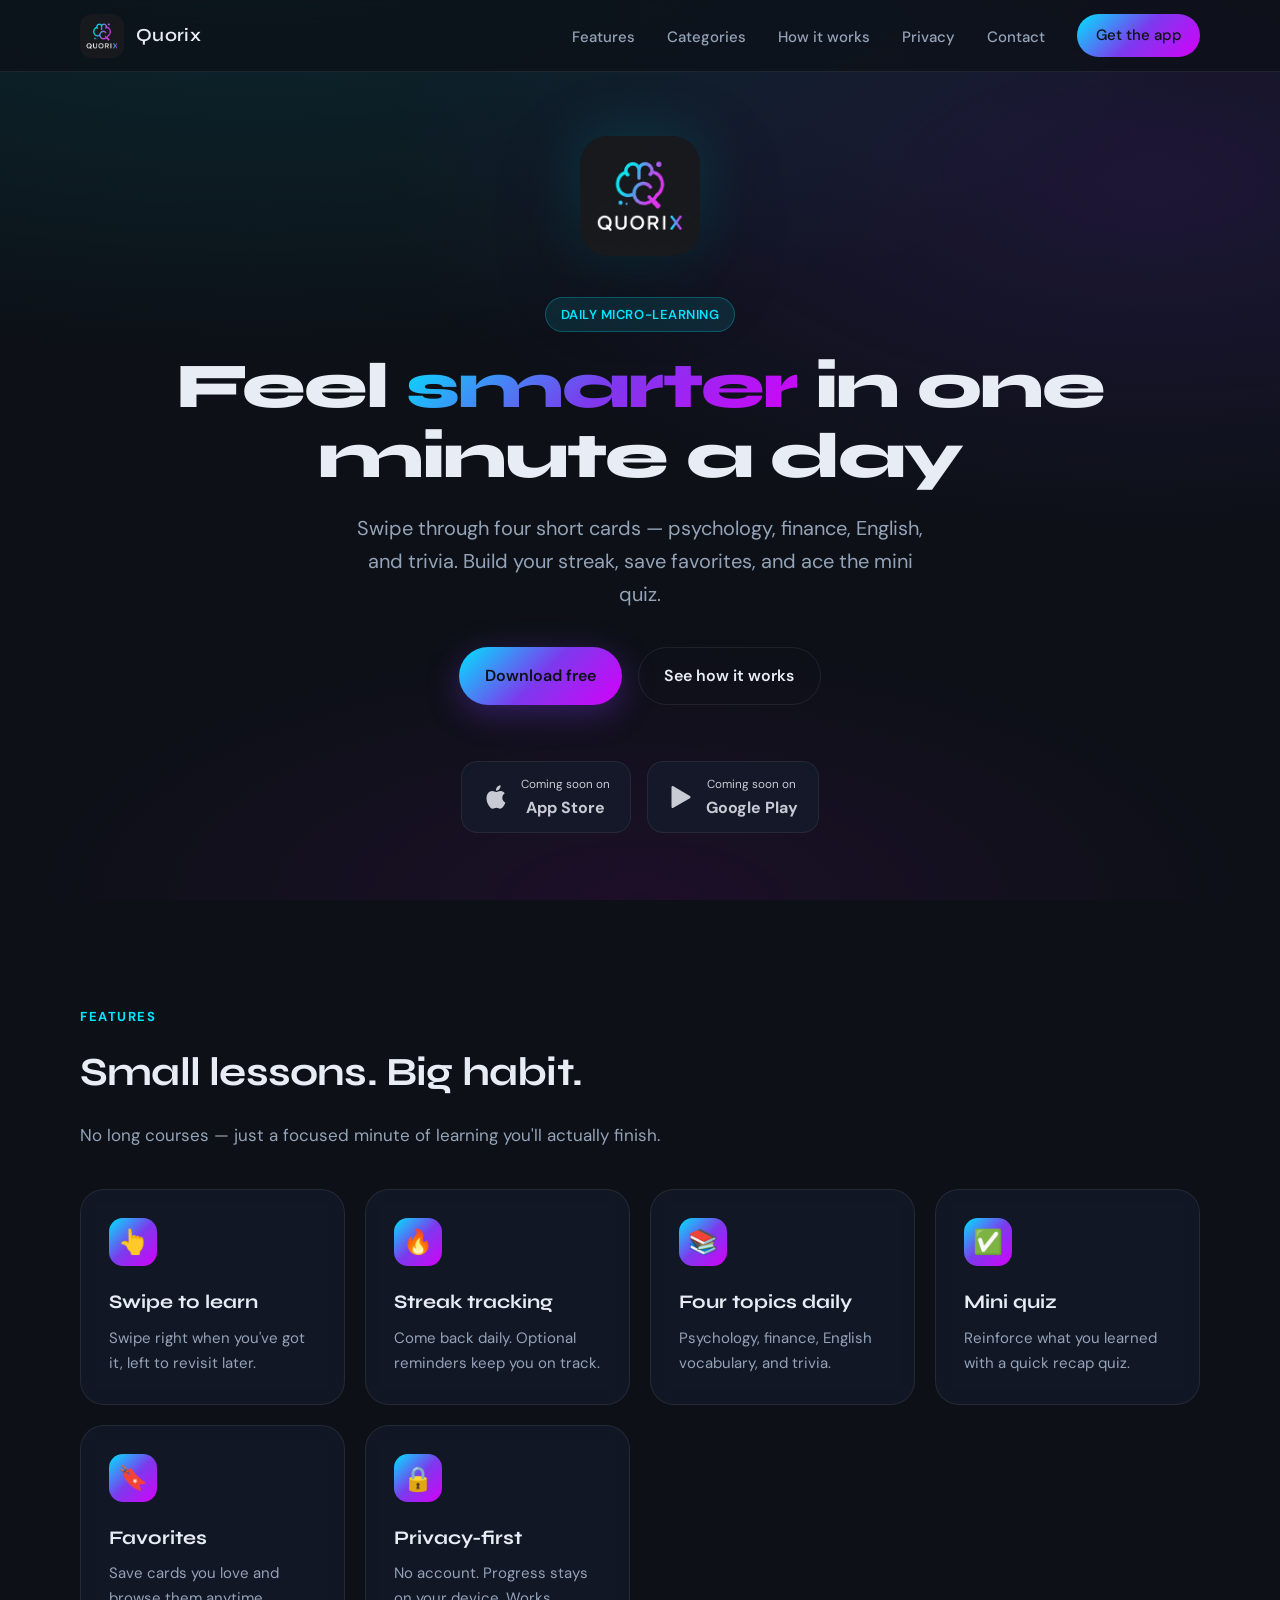
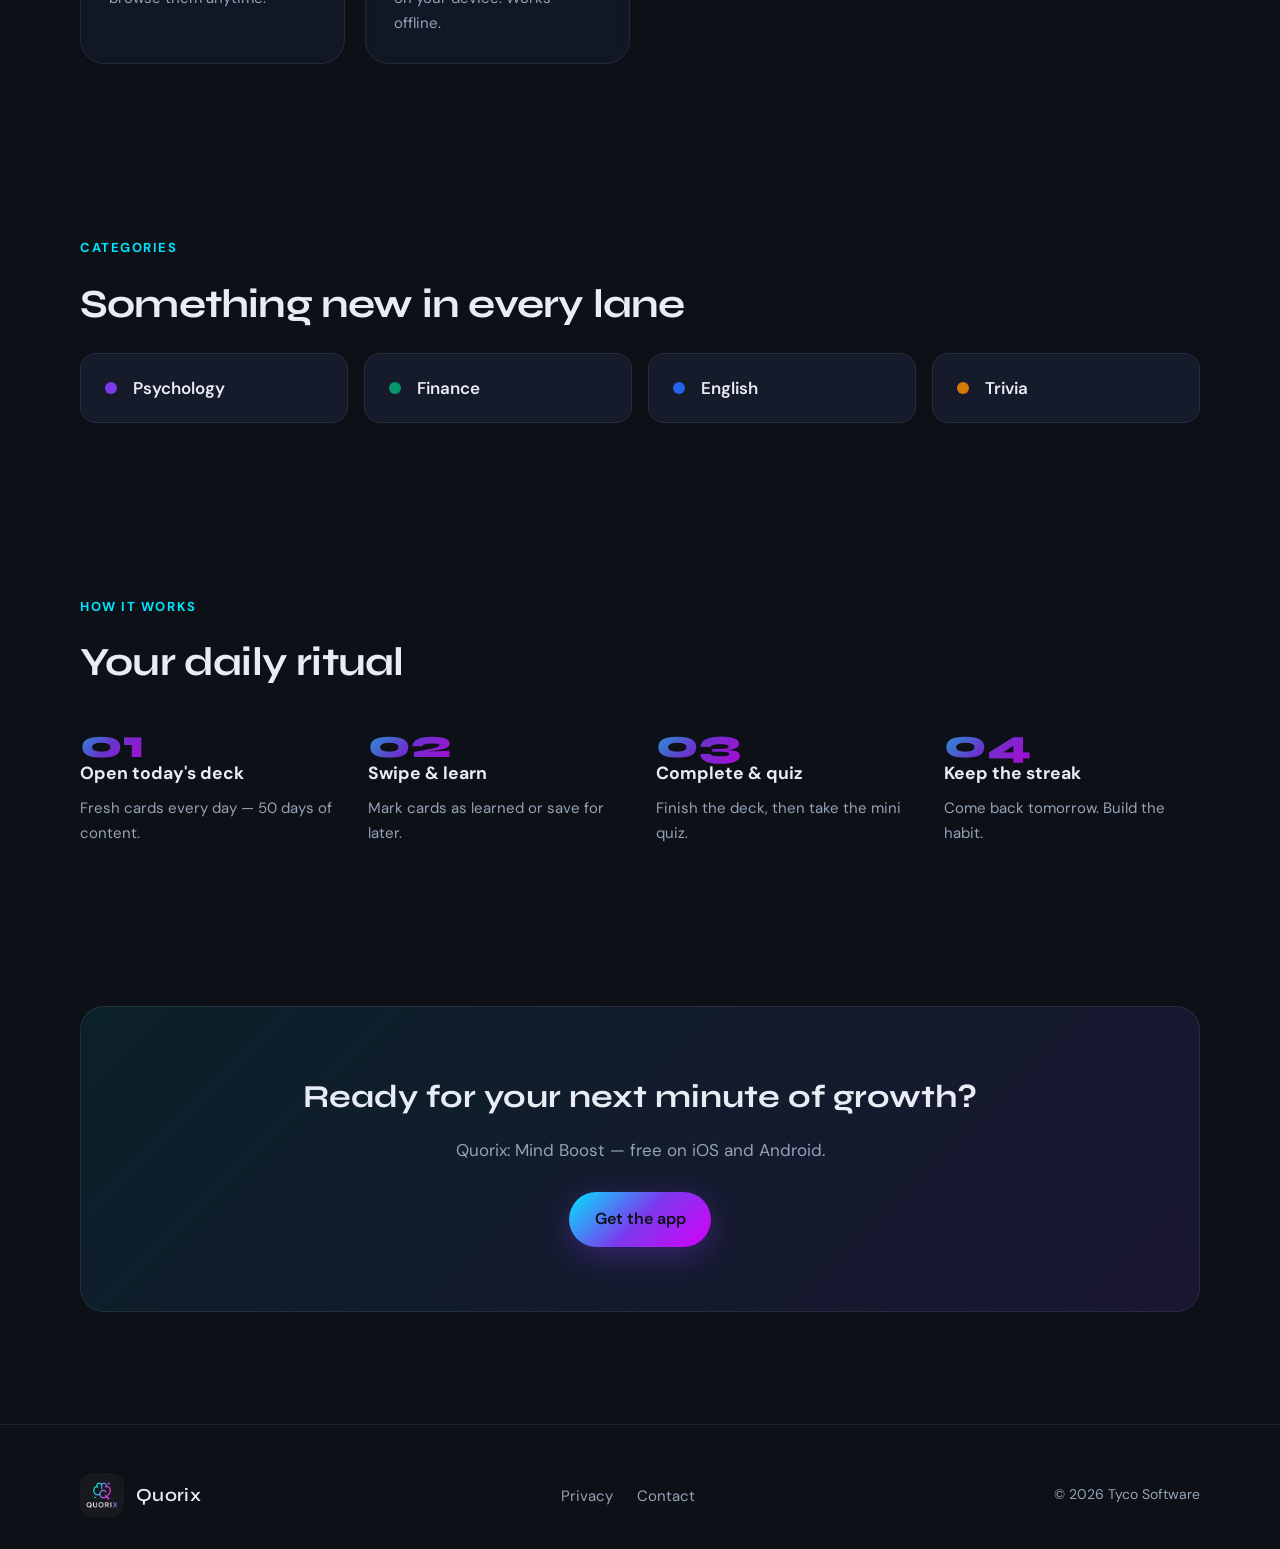
==== index.html @ 49166350 "Add Quorix marketing site for GitHub Pages" ====
<!DOCTYPE html>
<html lang="en">
  <head>
    <meta charset="UTF-8" />
    <meta name="viewport" content="width=device-width, initial-scale=1.0" />
    <meta name="description" content="Quorix: Mind Boost — learn something new every day in about one minute." />
    <title>Quorix — Daily micro-learning in one minute</title>
    <link rel="icon" href="assets/logo.png" type="image/png" />
    <link rel="preconnect" href="https://fonts.googleapis.com" />
    <link rel="preconnect" href="https://fonts.gstatic.com" crossorigin />
    <link href="https://fonts.googleapis.com/css2?family=DM+Sans:opsz,wght@9..40,400;9..40,500;9..40,600;9..40,700&family=Syne:wght@600;700;800&display=swap" rel="stylesheet" />
    <link rel="stylesheet" href="css/styles.css" />
  </head>
  <body>
    <header class="site-header">
      <div class="container nav-inner">
        <a href="./" class="brand">
          <img src="assets/logo.png" alt="Quorix" width="44" height="44" />
          <span>Quorix</span>
        </a>
        <button class="menu-toggle" type="button" aria-label="Menu" aria-expanded="false">
          <svg width="24" height="24" fill="none" stroke="currentColor" stroke-width="2" viewBox="0 0 24 24"><path d="M4 7h16M4 12h16M4 17h16"/></svg>
        </button>
        <ul class="nav-links">
          <li><a href="#features">Features</a></li>
          <li><a href="#categories">Categories</a></li>
          <li><a href="#how">How it works</a></li>
          <li><a href="privacy.html">Privacy</a></li>
          <li><a href="contact.html">Contact</a></li>
          <li><a href="#download" class="nav-cta">Get the app</a></li>
        </ul>
      </div>
    </header>

    <main>
      <section class="hero">
        <div class="container">
          <img class="hero-logo" src="assets/logo.png" alt="Quorix: Mind Boost" width="120" height="120" />
          <p class="hero-badge">Daily micro-learning</p>
          <h1>Feel <span class="gradient-text">smarter</span> in one minute a day</h1>
          <p class="hero-lead">
            Swipe through four short cards — psychology, finance, English, and trivia.
            Build your streak, save favorites, and ace the mini quiz.
          </p>
          <div class="hero-actions">
            <a href="#download" class="btn btn-primary">Download free</a>
            <a href="#how" class="btn btn-ghost">See how it works</a>
          </div>
          <div class="store-badges" id="download">
            <span class="store-badge store-badge--soon">
              <svg width="28" height="28" viewBox="0 0 24 24" fill="currentColor" aria-hidden="true"><path d="M18.71 19.5c-.83 1.24-1.71 2.45-3.05 2.47-1.34.03-1.77-.79-3.29-.79-1.53 0-2 .77-3.27.82-1.31.05-2.3-1.32-3.14-2.53C4.25 17 2.94 12.45 4.7 9.39c.87-1.52 2.43-2.48 4.12-2.51 1.28-.02 2.5.87 3.29.87.78 0 2.26-1.07 3.8-.91.65.03 2.47.26 3.64 1.98-.09.06-2.17 1.28-2.15 3.81.03 3.02 2.65 4.03 2.68 4.04-.03.07-.42 1.44-1.38 2.83M13 3.5c.73-.83 1.94-1.46 2.94-1.5.13 1.17-.34 2.35-1.04 3.19-.69.85-1.83 1.51-2.95 1.42-.15-1.15.41-2.35 1.05-3.11z"/></svg>
              <span><small>Coming soon on</small><strong>App Store</strong></span>
            </span>
            <span class="store-badge store-badge--soon">
              <svg width="28" height="28" viewBox="0 0 24 24" fill="currentColor" aria-hidden="true"><path d="M3 20.5v-17c0-.83.94-1.3 1.6-.8l14.2 8.5c.7.42.7 1.38 0 1.8L4.6 21.3c-.66.5-1.6.03-1.6-.8z"/></svg>
              <span><small>Coming soon on</small><strong>Google Play</strong></span>
            </span>
          </div>
        </div>
      </section>

      <section id="features">
        <div class="container">
          <p class="section-label">Features</p>
          <h2 class="section-title">Small lessons. Big habit.</h2>
          <p class="section-desc">No long courses — just a focused minute of learning you'll actually finish.</p>
          <div class="features-grid">
            <article class="feature-card">
              <div class="feature-icon" aria-hidden="true">👆</div>
              <h3>Swipe to learn</h3>
              <p>Swipe right when you've got it, left to revisit later.</p>
            </article>
            <article class="feature-card">
              <div class="feature-icon" aria-hidden="true">🔥</div>
              <h3>Streak tracking</h3>
              <p>Come back daily. Optional reminders keep you on track.</p>
            </article>
            <article class="feature-card">
              <div class="feature-icon" aria-hidden="true">📚</div>
              <h3>Four topics daily</h3>
              <p>Psychology, finance, English vocabulary, and trivia.</p>
            </article>
            <article class="feature-card">
              <div class="feature-icon" aria-hidden="true">✅</div>
              <h3>Mini quiz</h3>
              <p>Reinforce what you learned with a quick recap quiz.</p>
            </article>
            <article class="feature-card">
              <div class="feature-icon" aria-hidden="true">🔖</div>
              <h3>Favorites</h3>
              <p>Save cards you love and browse them anytime.</p>
            </article>
            <article class="feature-card">
              <div class="feature-icon" aria-hidden="true">🔒</div>
              <h3>Privacy-first</h3>
              <p>No account. Progress stays on your device. Works offline.</p>
            </article>
          </div>
        </div>
      </section>

      <section id="categories">
        <div class="container">
          <p class="section-label">Categories</p>
          <h2 class="section-title">Something new in every lane</h2>
          <div class="categories">
            <div class="category-pill"><span class="category-dot" style="background:#7c3aed"></span><span>Psychology</span></div>
            <div class="category-pill"><span class="category-dot" style="background:#059669"></span><span>Finance</span></div>
            <div class="category-pill"><span class="category-dot" style="background:#2563eb"></span><span>English</span></div>
            <div class="category-pill"><span class="category-dot" style="background:#d97706"></span><span>Trivia</span></div>
          </div>
        </div>
      </section>

      <section id="how">
        <div class="container">
          <p class="section-label">How it works</p>
          <h2 class="section-title">Your daily ritual</h2>
          <div class="steps">
            <div class="step"><h3>Open today's deck</h3><p>Fresh cards every day — 50 days of content.</p></div>
            <div class="step"><h3>Swipe &amp; learn</h3><p>Mark cards as learned or save for later.</p></div>
            <div class="step"><h3>Complete &amp; quiz</h3><p>Finish the deck, then take the mini quiz.</p></div>
            <div class="step"><h3>Keep the streak</h3><p>Come back tomorrow. Build the habit.</p></div>
          </div>
        </div>
      </section>

      <section>
        <div class="container">
          <div class="cta-band">
            <h2>Ready for your next minute of growth?</h2>
            <p>Quorix: Mind Boost — free on iOS and Android.</p>
            <a href="#download" class="btn btn-primary">Get the app</a>
          </div>
        </div>
      </section>
    </main>

    <footer class="site-footer">
      <div class="container footer-inner">
        <a href="./" class="brand"><img src="assets/logo.png" alt="" width="36" height="36" /><span>Quorix</span></a>
        <ul class="footer-links">
          <li><a href="privacy.html">Privacy</a></li>
          <li><a href="contact.html">Contact</a></li>
        </ul>
        <p class="footer-copy">© 2026 Tyco Software</p>
      </div>
    </footer>
    <script src="js/main.js"></script>
  </body>
</html>
---- css/styles.css ----
/* Quorix — brand site */
:root {
  --midnight: #0d1117;
  --surface: #151b2b;
  --surface-elevated: #1c2438;
  --cyan: #00e5ff;
  --purple: #7c3aed;
  --magenta: #d500f9;
  --pink: #f06292;
  --text: #e8ecf4;
  --text-muted: #94a3b8;
  --border: rgba(255, 255, 255, 0.08);
  --gradient: linear-gradient(135deg, var(--cyan), var(--purple), var(--magenta));
  --font: "DM Sans", system-ui, sans-serif;
  --font-display: "Syne", var(--font);
  --radius: 16px;
  --radius-lg: 24px;
  --shadow: 0 24px 80px rgba(0, 0, 0, 0.45);
  --max: 1120px;
}

*,
*::before,
*::after {
  box-sizing: border-box;
}

html {
  scroll-behavior: smooth;
}

body {
  margin: 0;
  font-family: var(--font);
  font-size: 1.0625rem;
  line-height: 1.65;
  color: var(--text);
  background: var(--midnight);
  -webkit-font-smoothing: antialiased;
}

body::before {
  content: "";
  position: fixed;
  inset: 0;
  background:
    radial-gradient(ellipse 80% 50% at 20% -10%, rgba(0, 229, 255, 0.12), transparent),
    radial-gradient(ellipse 60% 40% at 90% 20%, rgba(124, 58, 237, 0.15), transparent),
    radial-gradient(ellipse 50% 30% at 50% 100%, rgba(213, 0, 249, 0.08), transparent);
  pointer-events: none;
  z-index: -1;
}

img {
  max-width: 100%;
  height: auto;
  display: block;
}

a {
  color: var(--cyan);
  text-decoration: none;
  transition: color 0.2s, opacity 0.2s;
}

a:hover {
  color: #fff;
}

.gradient-text {
  background: var(--gradient);
  -webkit-background-clip: text;
  background-clip: text;
  color: transparent;
}

.container {
  width: min(100% - 2.5rem, var(--max));
  margin-inline: auto;
}

/* —— Nav —— */
.site-header {
  position: fixed;
  top: 0;
  left: 0;
  right: 0;
  z-index: 100;
  padding: 0.85rem 0;
  background: rgba(13, 17, 23, 0.75);
  backdrop-filter: blur(16px);
  border-bottom: 1px solid var(--border);
}

.nav-inner {
  display: flex;
  align-items: center;
  justify-content: space-between;
  gap: 1.5rem;
}

.brand {
  display: flex;
  align-items: center;
  gap: 0.75rem;
  color: var(--text);
  font-weight: 600;
  font-family: var(--font-display);
  font-size: 1.15rem;
  letter-spacing: 0.02em;
}

.brand:hover {
  color: var(--text);
  opacity: 0.95;
}

.brand img {
  width: 44px;
  height: 44px;
  border-radius: 12px;
  object-fit: cover;
}

.nav-links {
  display: flex;
  align-items: center;
  gap: 2rem;
  list-style: none;
  margin: 0;
  padding: 0;
}

.nav-links a {
  color: var(--text-muted);
  font-size: 0.9375rem;
  font-weight: 500;
}

.nav-links a:hover {
  color: var(--text);
}

.nav-cta {
  display: inline-flex;
  align-items: center;
  padding: 0.55rem 1.15rem;
  border-radius: 999px;
  background: var(--gradient);
  color: var(--midnight) !important;
  font-weight: 600;
  font-size: 0.875rem;
}

.nav-cta:hover {
  opacity: 0.92;
  color: var(--midnight) !important;
  transform: translateY(-1px);
}

.menu-toggle {
  display: none;
  background: none;
  border: none;
  color: var(--text);
  cursor: pointer;
  padding: 0.5rem;
}

/* —— Hero —— */
.hero {
  padding: 8.5rem 0 5rem;
  text-align: center;
}

.hero-logo {
  width: 120px;
  height: 120px;
  margin: 0 auto 1.75rem;
  border-radius: 28px;
  box-shadow: var(--shadow), 0 0 60px rgba(0, 229, 255, 0.2);
}

.hero-badge {
  display: inline-block;
  padding: 0.35rem 0.9rem;
  border-radius: 999px;
  font-size: 0.8125rem;
  font-weight: 600;
  letter-spacing: 0.04em;
  text-transform: uppercase;
  color: var(--cyan);
  background: rgba(0, 229, 255, 0.1);
  border: 1px solid rgba(0, 229, 255, 0.25);
  margin-bottom: 1.25rem;
}

.hero h1 {
  font-family: var(--font-display);
  font-size: clamp(2.5rem, 6vw, 4rem);
  font-weight: 800;
  line-height: 1.1;
  letter-spacing: -0.03em;
  margin: 0 0 1.25rem;
  max-width: 18ch;
  margin-inline: auto;
}

.hero-lead {
  font-size: clamp(1.0625rem, 2.5vw, 1.25rem);
  color: var(--text-muted);
  max-width: 42ch;
  margin: 0 auto 2.25rem;
}

.hero-actions {
  display: flex;
  flex-wrap: wrap;
  gap: 1rem;
  justify-content: center;
  margin-bottom: 3.5rem;
}

.btn {
  display: inline-flex;
  align-items: center;
  justify-content: center;
  gap: 0.5rem;
  padding: 0.9rem 1.6rem;
  border-radius: 999px;
  font-weight: 600;
  font-size: 1rem;
  border: none;
  cursor: pointer;
  transition: transform 0.2s, box-shadow 0.2s, opacity 0.2s;
  font-family: inherit;
}

.btn-primary {
  background: var(--gradient);
  color: var(--midnight);
  box-shadow: 0 8px 32px rgba(124, 58, 237, 0.35);
}

.btn-primary:hover {
  transform: translateY(-2px);
  box-shadow: 0 12px 40px rgba(124, 58, 237, 0.45);
  color: var(--midnight);
}

.btn-ghost {
  background: transparent;
  color: var(--text);
  border: 1px solid var(--border);
}

.btn-ghost:hover {
  background: var(--surface);
  color: var(--text);
}

.store-badges {
  display: flex;
  flex-wrap: wrap;
  gap: 1rem;
  justify-content: center;
}

.store-badge {
  display: inline-flex;
  align-items: center;
  gap: 0.65rem;
  padding: 0.65rem 1.25rem;
  background: var(--surface);
  border: 1px solid var(--border);
  border-radius: var(--radius);
  color: var(--text);
  font-size: 0.875rem;
  transition: border-color 0.2s, transform 0.2s;
}

.store-badge:hover {
  border-color: rgba(0, 229, 255, 0.35);
  transform: translateY(-2px);
  color: var(--text);
}

.store-badge--soon {
  cursor: default;
  opacity: 0.85;
}

.store-badge--soon:hover {
  transform: none;
  border-color: var(--border);
}

.store-badge strong {
  display: block;
  font-size: 1rem;
}

/* —— Sections —— */
section {
  padding: 5rem 0;
}

.section-label {
  font-size: 0.8125rem;
  font-weight: 700;
  letter-spacing: 0.12em;
  text-transform: uppercase;
  color: var(--cyan);
  margin-bottom: 0.75rem;
}

.section-title {
  font-family: var(--font-display);
  font-size: clamp(1.75rem, 4vw, 2.5rem);
  font-weight: 700;
  letter-spacing: -0.02em;
  margin: 0 0 1rem;
}

.section-desc {
  color: var(--text-muted);
  max-width: 52ch;
  margin: 0 0 2.5rem;
}

/* Features grid */
.features-grid {
  display: grid;
  grid-template-columns: repeat(auto-fit, minmax(260px, 1fr));
  gap: 1.25rem;
}

.feature-card {
  padding: 1.75rem;
  background: rgba(21, 27, 43, 0.7);
  border: 1px solid var(--border);
  border-radius: var(--radius-lg);
  backdrop-filter: blur(8px);
  transition: border-color 0.25s, transform 0.25s;
}

.feature-card:hover {
  border-color: rgba(124, 58, 237, 0.4);
  transform: translateY(-4px);
}

.feature-icon {
  width: 48px;
  height: 48px;
  display: flex;
  align-items: center;
  justify-content: center;
  border-radius: 14px;
  font-size: 1.5rem;
  margin-bottom: 1.25rem;
  background: var(--gradient);
}

.feature-card h3 {
  font-family: var(--font-display);
  font-size: 1.2rem;
  margin: 0 0 0.5rem;
}

.feature-card p {
  margin: 0;
  color: var(--text-muted);
  font-size: 0.9375rem;
}

/* Categories */
.categories {
  display: grid;
  grid-template-columns: repeat(auto-fit, minmax(220px, 1fr));
  gap: 1rem;
}

.category-pill {
  padding: 1.25rem 1.5rem;
  border-radius: var(--radius);
  border: 1px solid var(--border);
  background: var(--surface);
  display: flex;
  align-items: center;
  gap: 1rem;
}

.category-dot {
  width: 12px;
  height: 12px;
  border-radius: 50%;
  flex-shrink: 0;
}

.category-pill span {
  font-weight: 600;
}

/* Steps */
.steps {
  display: grid;
  grid-template-columns: repeat(auto-fit, minmax(200px, 1fr));
  gap: 2rem;
  counter-reset: step;
}

.step {
  position: relative;
  padding-top: 3rem;
}

.step::before {
  counter-increment: step;
  content: counter(step, decimal-leading-zero);
  position: absolute;
  top: 0;
  left: 0;
  font-family: var(--font-display);
  font-size: 2.5rem;
  font-weight: 800;
  background: var(--gradient);
  -webkit-background-clip: text;
  background-clip: text;
  color: transparent;
  opacity: 0.85;
}

.step h3 {
  font-size: 1.1rem;
  margin: 0 0 0.5rem;
}

.step p {
  margin: 0;
  color: var(--text-muted);
  font-size: 0.9375rem;
}

/* CTA band */
.cta-band {
  text-align: center;
  padding: 4rem 2rem;
  border-radius: var(--radius-lg);
  background: linear-gradient(135deg, rgba(0, 229, 255, 0.08), rgba(124, 58, 237, 0.12));
  border: 1px solid var(--border);
}

.cta-band h2 {
  font-family: var(--font-display);
  font-size: clamp(1.5rem, 3vw, 2rem);
  margin: 0 0 0.75rem;
}

.cta-band p {
  color: var(--text-muted);
  margin: 0 0 1.75rem;
}

/* —— Footer —— */
.site-footer {
  padding: 3rem 0 2rem;
  border-top: 1px solid var(--border);
  margin-top: 2rem;
}

.footer-inner {
  display: flex;
  flex-wrap: wrap;
  align-items: center;
  justify-content: space-between;
  gap: 1.5rem;
}

.footer-links {
  display: flex;
  flex-wrap: wrap;
  gap: 1.5rem;
  list-style: none;
  margin: 0;
  padding: 0;
}

.footer-links a {
  color: var(--text-muted);
  font-size: 0.9375rem;
}

.footer-copy {
  color: var(--text-muted);
  font-size: 0.875rem;
  margin: 0;
}

/* —— Inner pages (privacy, contact) —— */
.page-hero {
  padding: 7rem 0 2.5rem;
}

.page-hero h1 {
  font-family: var(--font-display);
  font-size: clamp(2rem, 4vw, 2.75rem);
  margin: 0 0 0.5rem;
}

.page-hero .meta {
  color: var(--text-muted);
  font-size: 0.9375rem;
}

.prose {
  max-width: 68ch;
  padding-bottom: 4rem;
}

.prose h2 {
  font-family: var(--font-display);
  font-size: 1.35rem;
  margin: 2.5rem 0 0.75rem;
  color: var(--text);
}

.prose h2:first-child {
  margin-top: 0;
}

.prose p,
.prose li {
  color: var(--text-muted);
}

.prose ul {
  padding-left: 1.25rem;
}

.prose strong {
  color: var(--text);
}

/* Contact */
.contact-grid {
  display: grid;
  grid-template-columns: 1fr 1fr;
  gap: 3rem;
  padding-bottom: 4rem;
  align-items: start;
}

.contact-card {
  padding: 2rem;
  background: var(--surface);
  border: 1px solid var(--border);
  border-radius: var(--radius-lg);
}

.contact-form label {
  display: block;
  font-size: 0.875rem;
  font-weight: 600;
  margin-bottom: 0.4rem;
  color: var(--text);
}

.contact-form input,
.contact-form textarea {
  width: 100%;
  padding: 0.75rem 1rem;
  margin-bottom: 1.25rem;
  border-radius: 12px;
  border: 1px solid var(--border);
  background: var(--midnight);
  color: var(--text);
  font-family: inherit;
  font-size: 1rem;
}

.contact-form input:focus,
.contact-form textarea:focus {
  outline: none;
  border-color: var(--purple);
  box-shadow: 0 0 0 3px rgba(124, 58, 237, 0.2);
}

.contact-form textarea {
  min-height: 140px;
  resize: vertical;
}

.contact-info h3 {
  font-family: var(--font-display);
  margin: 0 0 1rem;
}

.contact-info p {
  color: var(--text-muted);
  margin: 0 0 1.5rem;
}

.contact-email {
  display: inline-flex;
  align-items: center;
  gap: 0.5rem;
  font-size: 1.125rem;
  font-weight: 600;
}

/* Mobile */
@media (max-width: 768px) {
  .menu-toggle {
    display: block;
  }

  .nav-links {
    position: fixed;
    top: 64px;
    left: 0;
    right: 0;
    flex-direction: column;
    padding: 1.5rem;
    background: rgba(13, 17, 23, 0.98);
    border-bottom: 1px solid var(--border);
    gap: 1.25rem;
    transform: translateY(-120%);
    opacity: 0;
    pointer-events: none;
    transition: transform 0.3s, opacity 0.3s;
  }

  .nav-links.is-open {
    transform: translateY(0);
    opacity: 1;
    pointer-events: auto;
  }

  .contact-grid {
    grid-template-columns: 1fr;
  }
}
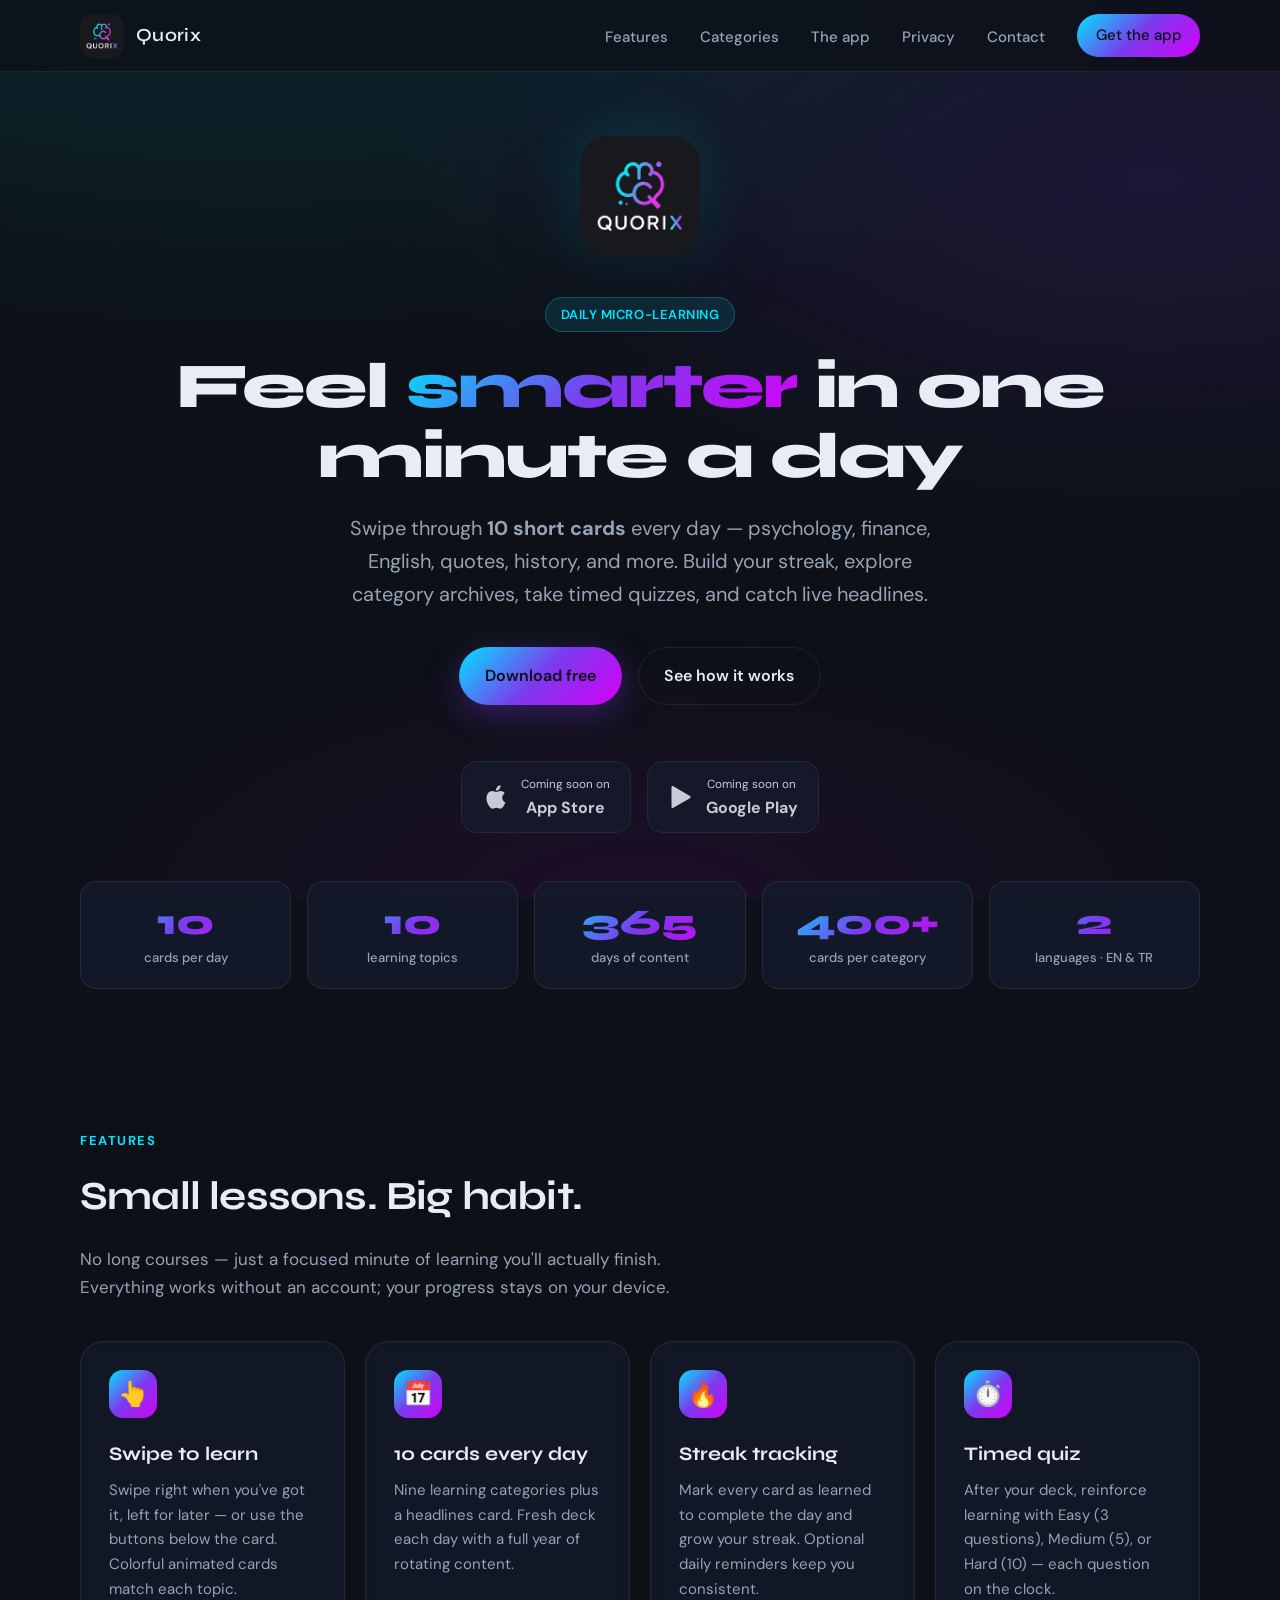
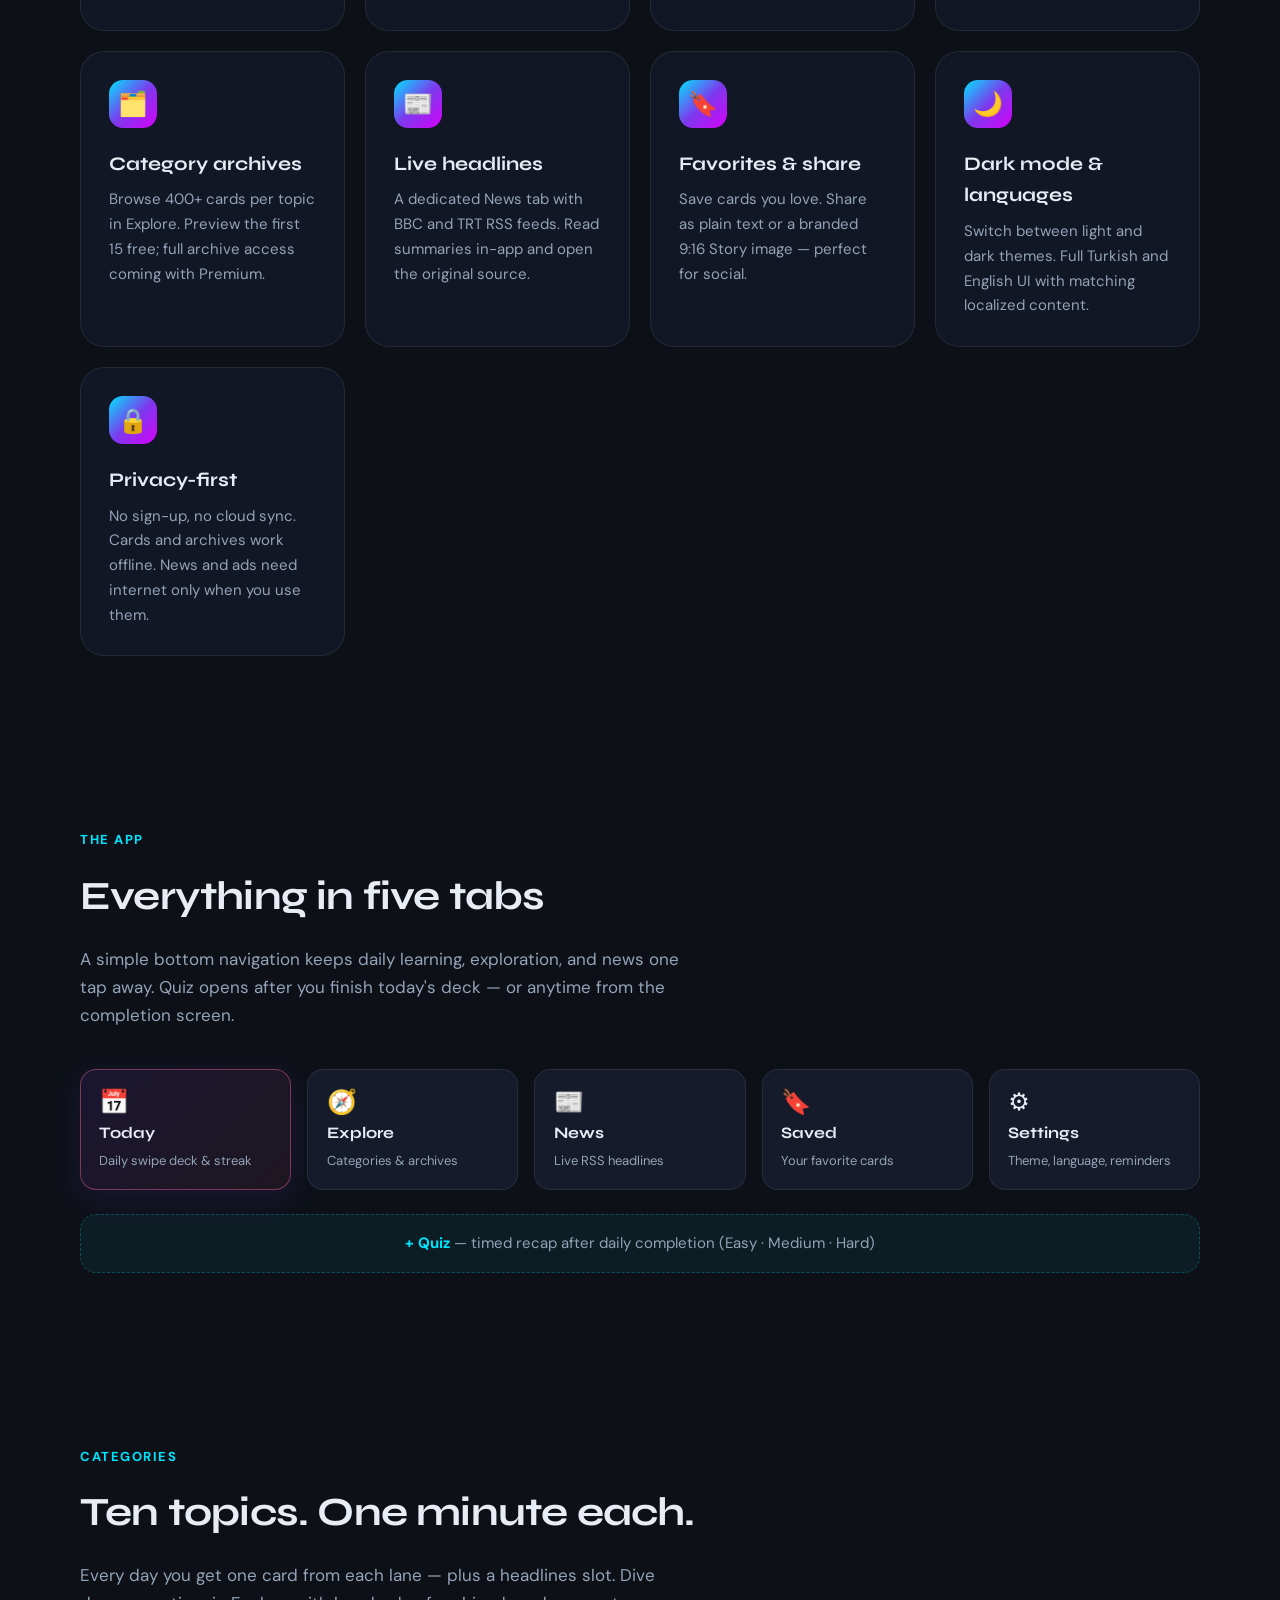
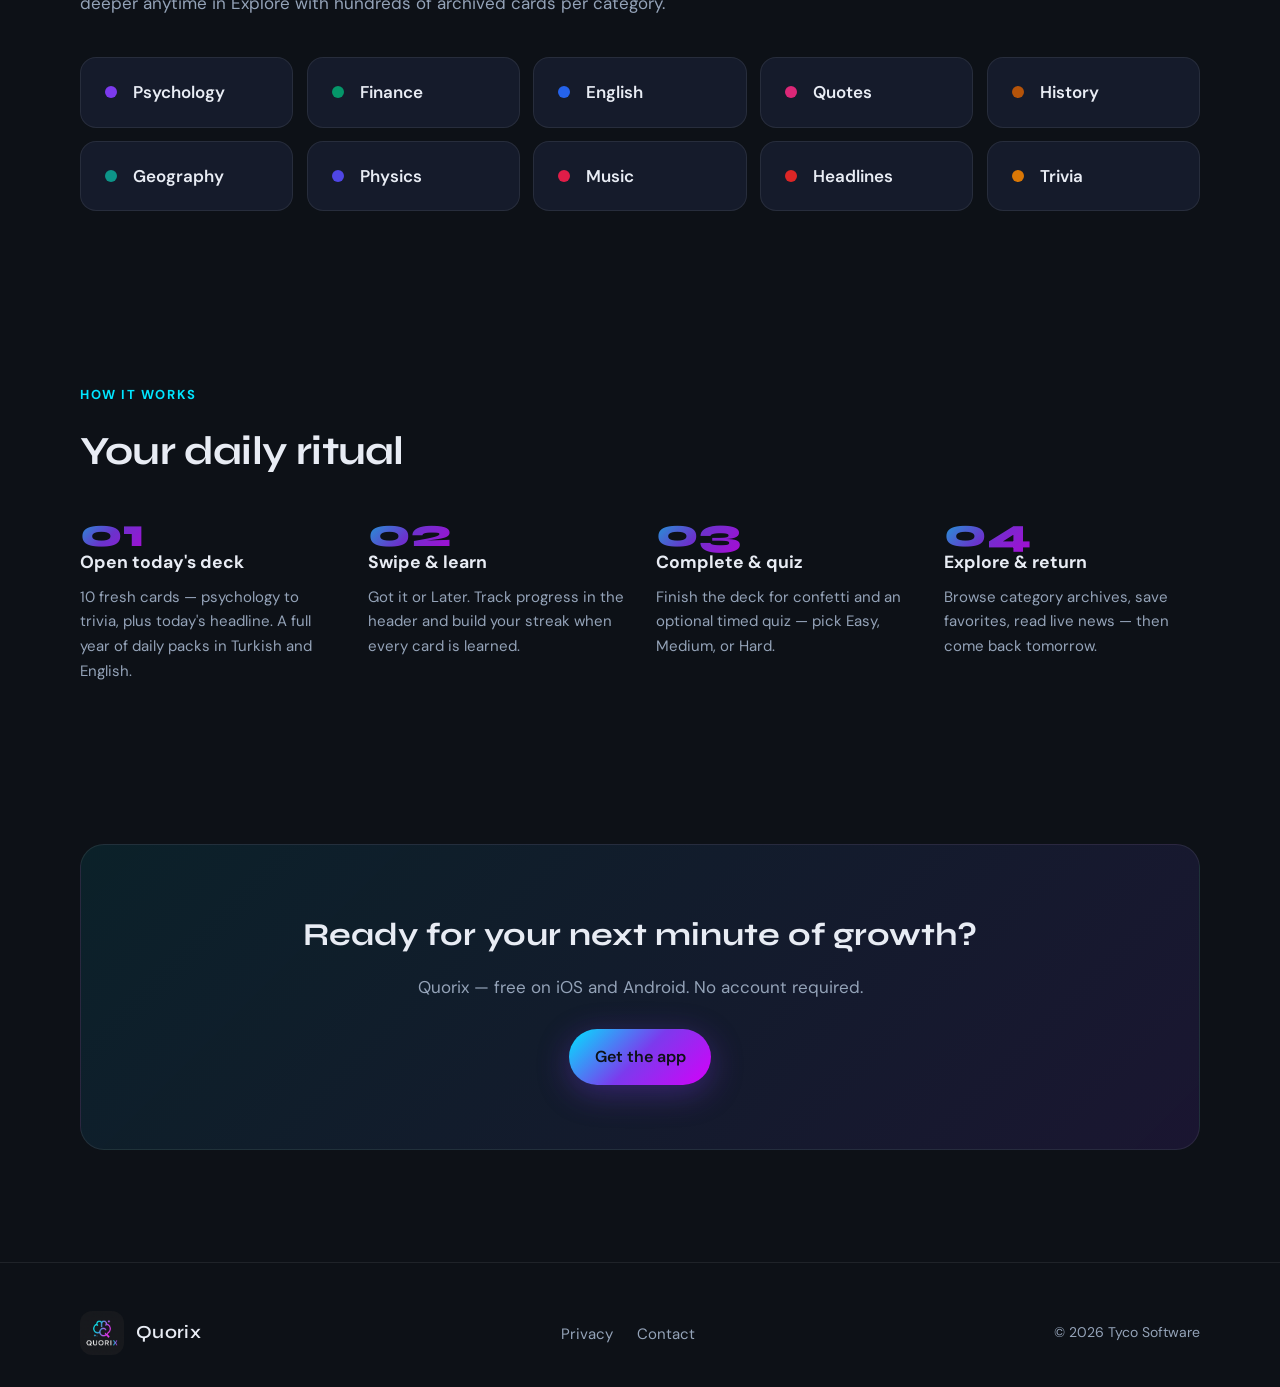
==== commit 79be2622: "Update site for v1.0.2 app features" ====
--- a/index.html
+++ b/index.html
@@ -3,7 +3,7 @@
   <head>
     <meta charset="UTF-8" />
     <meta name="viewport" content="width=device-width, initial-scale=1.0" />
-    <meta name="description" content="Quorix: Mind Boost — learn something new every day in about one minute." />
+    <meta name="description" content="Quorix — learn something new every day in about one minute. 10 swipeable cards, streaks, quizzes, category archives, and live headlines." />
     <title>Quorix — Daily micro-learning in one minute</title>
     <link rel="icon" href="assets/logo.png" type="image/png" />
     <link rel="preconnect" href="https://fonts.googleapis.com" />
@@ -24,7 +24,7 @@
         <ul class="nav-links">
           <li><a href="#features">Features</a></li>
           <li><a href="#categories">Categories</a></li>
-          <li><a href="#how">How it works</a></li>
+          <li><a href="#app">The app</a></li>
           <li><a href="privacy.html">Privacy</a></li>
           <li><a href="contact.html">Contact</a></li>
           <li><a href="#download" class="nav-cta">Get the app</a></li>
@@ -35,12 +35,13 @@
     <main>
       <section class="hero">
         <div class="container">
-          <img class="hero-logo" src="assets/logo.png" alt="Quorix: Mind Boost" width="120" height="120" />
+          <img class="hero-logo" src="assets/logo.png" alt="Quorix" width="120" height="120" />
           <p class="hero-badge">Daily micro-learning</p>
           <h1>Feel <span class="gradient-text">smarter</span> in one minute a day</h1>
           <p class="hero-lead">
-            Swipe through four short cards — psychology, finance, English, and trivia.
-            Build your streak, save favorites, and ace the mini quiz.
+            Swipe through <strong>10 short cards</strong> every day — psychology, finance, English,
+            quotes, history, and more. Build your streak, explore category archives, take timed
+            quizzes, and catch live headlines.
           </p>
           <div class="hero-actions">
             <a href="#download" class="btn btn-primary">Download free</a>
@@ -59,54 +60,148 @@
         </div>
       </section>
 
+      <section class="stats-band" aria-label="App highlights">
+        <div class="container stats-grid">
+          <div class="stat-card">
+            <span class="stat-value">10</span>
+            <span class="stat-label">cards per day</span>
+          </div>
+          <div class="stat-card">
+            <span class="stat-value">10</span>
+            <span class="stat-label">learning topics</span>
+          </div>
+          <div class="stat-card">
+            <span class="stat-value">365</span>
+            <span class="stat-label">days of content</span>
+          </div>
+          <div class="stat-card">
+            <span class="stat-value">400+</span>
+            <span class="stat-label">cards per category</span>
+          </div>
+          <div class="stat-card">
+            <span class="stat-value">2</span>
+            <span class="stat-label">languages · EN &amp; TR</span>
+          </div>
+        </div>
+      </section>
+
       <section id="features">
         <div class="container">
           <p class="section-label">Features</p>
           <h2 class="section-title">Small lessons. Big habit.</h2>
-          <p class="section-desc">No long courses — just a focused minute of learning you'll actually finish.</p>
+          <p class="section-desc">
+            No long courses — just a focused minute of learning you'll actually finish.
+            Everything works without an account; your progress stays on your device.
+          </p>
           <div class="features-grid">
             <article class="feature-card">
               <div class="feature-icon" aria-hidden="true">👆</div>
               <h3>Swipe to learn</h3>
-              <p>Swipe right when you've got it, left to revisit later.</p>
+              <p>Swipe right when you've got it, left for later — or use the buttons below the card. Colorful animated cards match each topic.</p>
+            </article>
+            <article class="feature-card">
+              <div class="feature-icon" aria-hidden="true">📅</div>
+              <h3>10 cards every day</h3>
+              <p>Nine learning categories plus a headlines card. Fresh deck each day with a full year of rotating content.</p>
             </article>
             <article class="feature-card">
               <div class="feature-icon" aria-hidden="true">🔥</div>
               <h3>Streak tracking</h3>
-              <p>Come back daily. Optional reminders keep you on track.</p>
-            </article>
-            <article class="feature-card">
-              <div class="feature-icon" aria-hidden="true">📚</div>
-              <h3>Four topics daily</h3>
-              <p>Psychology, finance, English vocabulary, and trivia.</p>
-            </article>
-            <article class="feature-card">
-              <div class="feature-icon" aria-hidden="true">✅</div>
-              <h3>Mini quiz</h3>
-              <p>Reinforce what you learned with a quick recap quiz.</p>
+              <p>Mark every card as learned to complete the day and grow your streak. Optional daily reminders keep you consistent.</p>
+            </article>
+            <article class="feature-card">
+              <div class="feature-icon" aria-hidden="true">⏱️</div>
+              <h3>Timed quiz</h3>
+              <p>After your deck, reinforce learning with Easy (3 questions), Medium (5), or Hard (10) — each question on the clock.</p>
+            </article>
+            <article class="feature-card">
+              <div class="feature-icon" aria-hidden="true">🗂️</div>
+              <h3>Category archives</h3>
+              <p>Browse 400+ cards per topic in Explore. Preview the first 15 free; full archive access coming with Premium.</p>
+            </article>
+            <article class="feature-card">
+              <div class="feature-icon" aria-hidden="true">📰</div>
+              <h3>Live headlines</h3>
+              <p>A dedicated News tab with BBC and TRT RSS feeds. Read summaries in-app and open the original source.</p>
             </article>
             <article class="feature-card">
               <div class="feature-icon" aria-hidden="true">🔖</div>
-              <h3>Favorites</h3>
-              <p>Save cards you love and browse them anytime.</p>
+              <h3>Favorites &amp; share</h3>
+              <p>Save cards you love. Share as plain text or a branded 9:16 Story image — perfect for social.</p>
+            </article>
+            <article class="feature-card">
+              <div class="feature-icon" aria-hidden="true">🌙</div>
+              <h3>Dark mode &amp; languages</h3>
+              <p>Switch between light and dark themes. Full Turkish and English UI with matching localized content.</p>
             </article>
             <article class="feature-card">
               <div class="feature-icon" aria-hidden="true">🔒</div>
               <h3>Privacy-first</h3>
-              <p>No account. Progress stays on your device. Works offline.</p>
-            </article>
-          </div>
+              <p>No sign-up, no cloud sync. Cards and archives work offline. News and ads need internet only when you use them.</p>
+            </article>
+          </div>
+        </div>
+      </section>
+
+      <section id="app">
+        <div class="container">
+          <p class="section-label">The app</p>
+          <h2 class="section-title">Everything in five tabs</h2>
+          <p class="section-desc">
+            A simple bottom navigation keeps daily learning, exploration, and news one tap away.
+            Quiz opens after you finish today's deck — or anytime from the completion screen.
+          </p>
+          <div class="app-tabs">
+            <div class="app-tab app-tab--active">
+              <span class="app-tab-icon" aria-hidden="true">📅</span>
+              <span class="app-tab-name">Today</span>
+              <span class="app-tab-desc">Daily swipe deck &amp; streak</span>
+            </div>
+            <div class="app-tab">
+              <span class="app-tab-icon" aria-hidden="true">🧭</span>
+              <span class="app-tab-name">Explore</span>
+              <span class="app-tab-desc">Categories &amp; archives</span>
+            </div>
+            <div class="app-tab">
+              <span class="app-tab-icon" aria-hidden="true">📰</span>
+              <span class="app-tab-name">News</span>
+              <span class="app-tab-desc">Live RSS headlines</span>
+            </div>
+            <div class="app-tab">
+              <span class="app-tab-icon" aria-hidden="true">🔖</span>
+              <span class="app-tab-name">Saved</span>
+              <span class="app-tab-desc">Your favorite cards</span>
+            </div>
+            <div class="app-tab">
+              <span class="app-tab-icon" aria-hidden="true">⚙️</span>
+              <span class="app-tab-name">Settings</span>
+              <span class="app-tab-desc">Theme, language, reminders</span>
+            </div>
+          </div>
+          <p class="app-quiz-note">
+            <strong>+ Quiz</strong> — timed recap after daily completion (Easy · Medium · Hard)
+          </p>
         </div>
       </section>
 
       <section id="categories">
         <div class="container">
           <p class="section-label">Categories</p>
-          <h2 class="section-title">Something new in every lane</h2>
+          <h2 class="section-title">Ten topics. One minute each.</h2>
+          <p class="section-desc">
+            Every day you get one card from each lane — plus a headlines slot.
+            Dive deeper anytime in Explore with hundreds of archived cards per category.
+          </p>
           <div class="categories">
             <div class="category-pill"><span class="category-dot" style="background:#7c3aed"></span><span>Psychology</span></div>
             <div class="category-pill"><span class="category-dot" style="background:#059669"></span><span>Finance</span></div>
             <div class="category-pill"><span class="category-dot" style="background:#2563eb"></span><span>English</span></div>
+            <div class="category-pill"><span class="category-dot" style="background:#db2777"></span><span>Quotes</span></div>
+            <div class="category-pill"><span class="category-dot" style="background:#b45309"></span><span>History</span></div>
+            <div class="category-pill"><span class="category-dot" style="background:#0d9488"></span><span>Geography</span></div>
+            <div class="category-pill"><span class="category-dot" style="background:#4f46e5"></span><span>Physics</span></div>
+            <div class="category-pill"><span class="category-dot" style="background:#e11d48"></span><span>Music</span></div>
+            <div class="category-pill"><span class="category-dot" style="background:#dc2626"></span><span>Headlines</span></div>
             <div class="category-pill"><span class="category-dot" style="background:#d97706"></span><span>Trivia</span></div>
           </div>
         </div>
@@ -117,10 +212,22 @@
           <p class="section-label">How it works</p>
           <h2 class="section-title">Your daily ritual</h2>
           <div class="steps">
-            <div class="step"><h3>Open today's deck</h3><p>Fresh cards every day — 50 days of content.</p></div>
-            <div class="step"><h3>Swipe &amp; learn</h3><p>Mark cards as learned or save for later.</p></div>
-            <div class="step"><h3>Complete &amp; quiz</h3><p>Finish the deck, then take the mini quiz.</p></div>
-            <div class="step"><h3>Keep the streak</h3><p>Come back tomorrow. Build the habit.</p></div>
+            <div class="step">
+              <h3>Open today's deck</h3>
+              <p>10 fresh cards — psychology to trivia, plus today's headline. A full year of daily packs in Turkish and English.</p>
+            </div>
+            <div class="step">
+              <h3>Swipe &amp; learn</h3>
+              <p>Got it or Later. Track progress in the header and build your streak when every card is learned.</p>
+            </div>
+            <div class="step">
+              <h3>Complete &amp; quiz</h3>
+              <p>Finish the deck for confetti and an optional timed quiz — pick Easy, Medium, or Hard.</p>
+            </div>
+            <div class="step">
+              <h3>Explore &amp; return</h3>
+              <p>Browse category archives, save favorites, read live news — then come back tomorrow.</p>
+            </div>
           </div>
         </div>
       </section>
@@ -129,7 +236,7 @@
         <div class="container">
           <div class="cta-band">
             <h2>Ready for your next minute of growth?</h2>
-            <p>Quorix: Mind Boost — free on iOS and Android.</p>
+            <p>Quorix — free on iOS and Android. No account required.</p>
             <a href="#download" class="btn btn-primary">Get the app</a>
           </div>
         </div>
--- a/css/styles.css
+++ b/css/styles.css
@@ -300,6 +300,110 @@
   font-size: 1rem;
 }
 
+/* —— Stats band —— */
+.stats-band {
+  padding: 0 0 3rem;
+  margin-top: -2rem;
+}
+
+.stats-grid {
+  display: grid;
+  grid-template-columns: repeat(auto-fit, minmax(140px, 1fr));
+  gap: 1rem;
+}
+
+.stat-card {
+  text-align: center;
+  padding: 1.35rem 1rem;
+  background: rgba(21, 27, 43, 0.85);
+  border: 1px solid var(--border);
+  border-radius: var(--radius);
+  backdrop-filter: blur(8px);
+}
+
+.stat-value {
+  display: block;
+  font-family: var(--font-display);
+  font-size: clamp(1.75rem, 4vw, 2.25rem);
+  font-weight: 800;
+  background: var(--gradient);
+  -webkit-background-clip: text;
+  background-clip: text;
+  color: transparent;
+  line-height: 1.1;
+  margin-bottom: 0.35rem;
+}
+
+.stat-label {
+  display: block;
+  font-size: 0.8125rem;
+  color: var(--text-muted);
+  font-weight: 500;
+  line-height: 1.35;
+}
+
+/* —— App tabs —— */
+.app-tabs {
+  display: grid;
+  grid-template-columns: repeat(auto-fit, minmax(160px, 1fr));
+  gap: 1rem;
+  margin-bottom: 1.5rem;
+}
+
+.app-tab {
+  padding: 1.25rem 1.15rem;
+  background: var(--surface);
+  border: 1px solid var(--border);
+  border-radius: var(--radius);
+  display: flex;
+  flex-direction: column;
+  gap: 0.35rem;
+  transition: border-color 0.2s, transform 0.2s;
+}
+
+.app-tab:hover {
+  border-color: rgba(124, 58, 237, 0.35);
+  transform: translateY(-2px);
+}
+
+.app-tab--active {
+  border-color: rgba(240, 98, 146, 0.45);
+  background: linear-gradient(135deg, rgba(124, 58, 237, 0.12), rgba(240, 98, 146, 0.08));
+  box-shadow: 0 8px 32px rgba(124, 58, 237, 0.15);
+}
+
+.app-tab-icon {
+  font-size: 1.5rem;
+  line-height: 1;
+}
+
+.app-tab-name {
+  font-family: var(--font-display);
+  font-weight: 700;
+  font-size: 1rem;
+}
+
+.app-tab-desc {
+  font-size: 0.8125rem;
+  color: var(--text-muted);
+  line-height: 1.35;
+}
+
+.app-quiz-note {
+  text-align: center;
+  color: var(--text-muted);
+  font-size: 0.9375rem;
+  margin: 0;
+  padding: 1rem 1.25rem;
+  border-radius: var(--radius);
+  background: rgba(0, 229, 255, 0.06);
+  border: 1px dashed rgba(0, 229, 255, 0.25);
+}
+
+.app-quiz-note strong {
+  color: var(--cyan);
+}
+
 /* —— Sections —— */
 section {
   padding: 5rem 0;
@@ -376,8 +480,8 @@
 /* Categories */
 .categories {
   display: grid;
-  grid-template-columns: repeat(auto-fit, minmax(220px, 1fr));
-  gap: 1rem;
+  grid-template-columns: repeat(auto-fit, minmax(180px, 1fr));
+  gap: 0.85rem;
 }
 
 .category-pill {
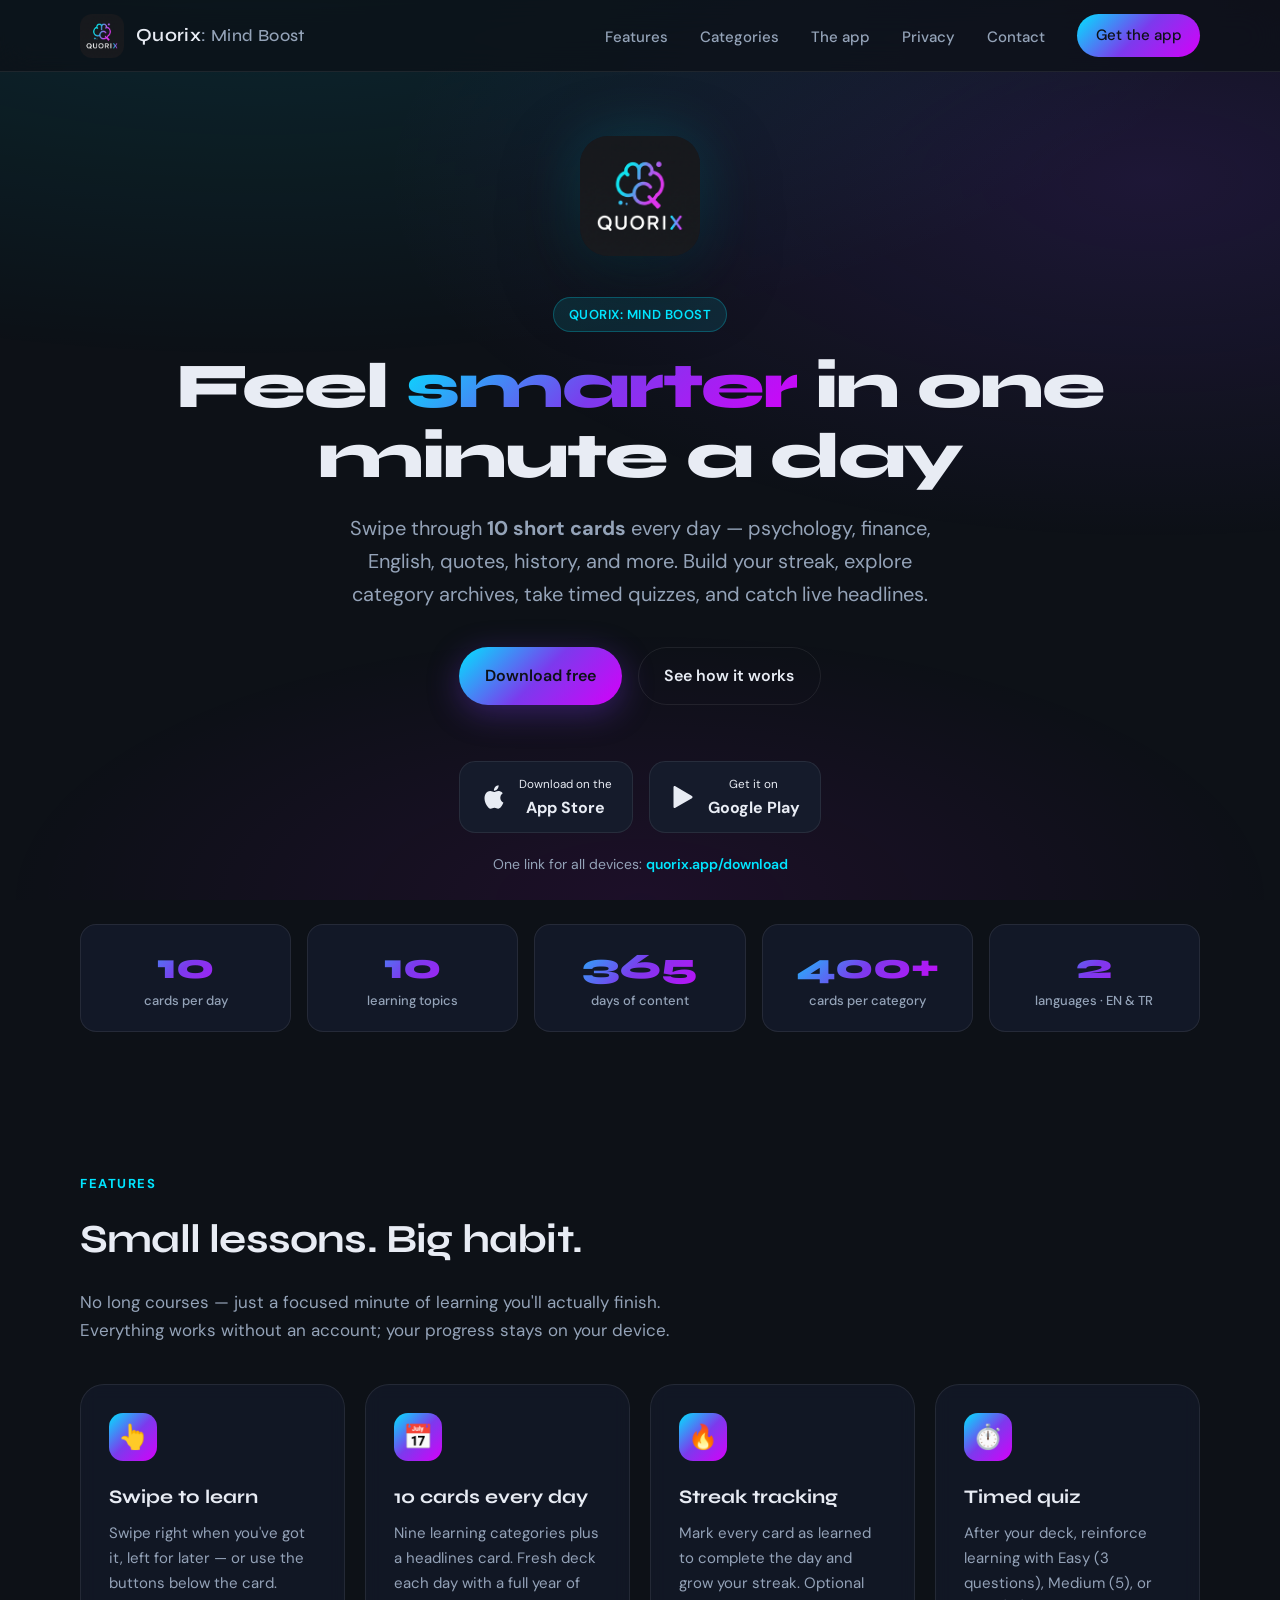
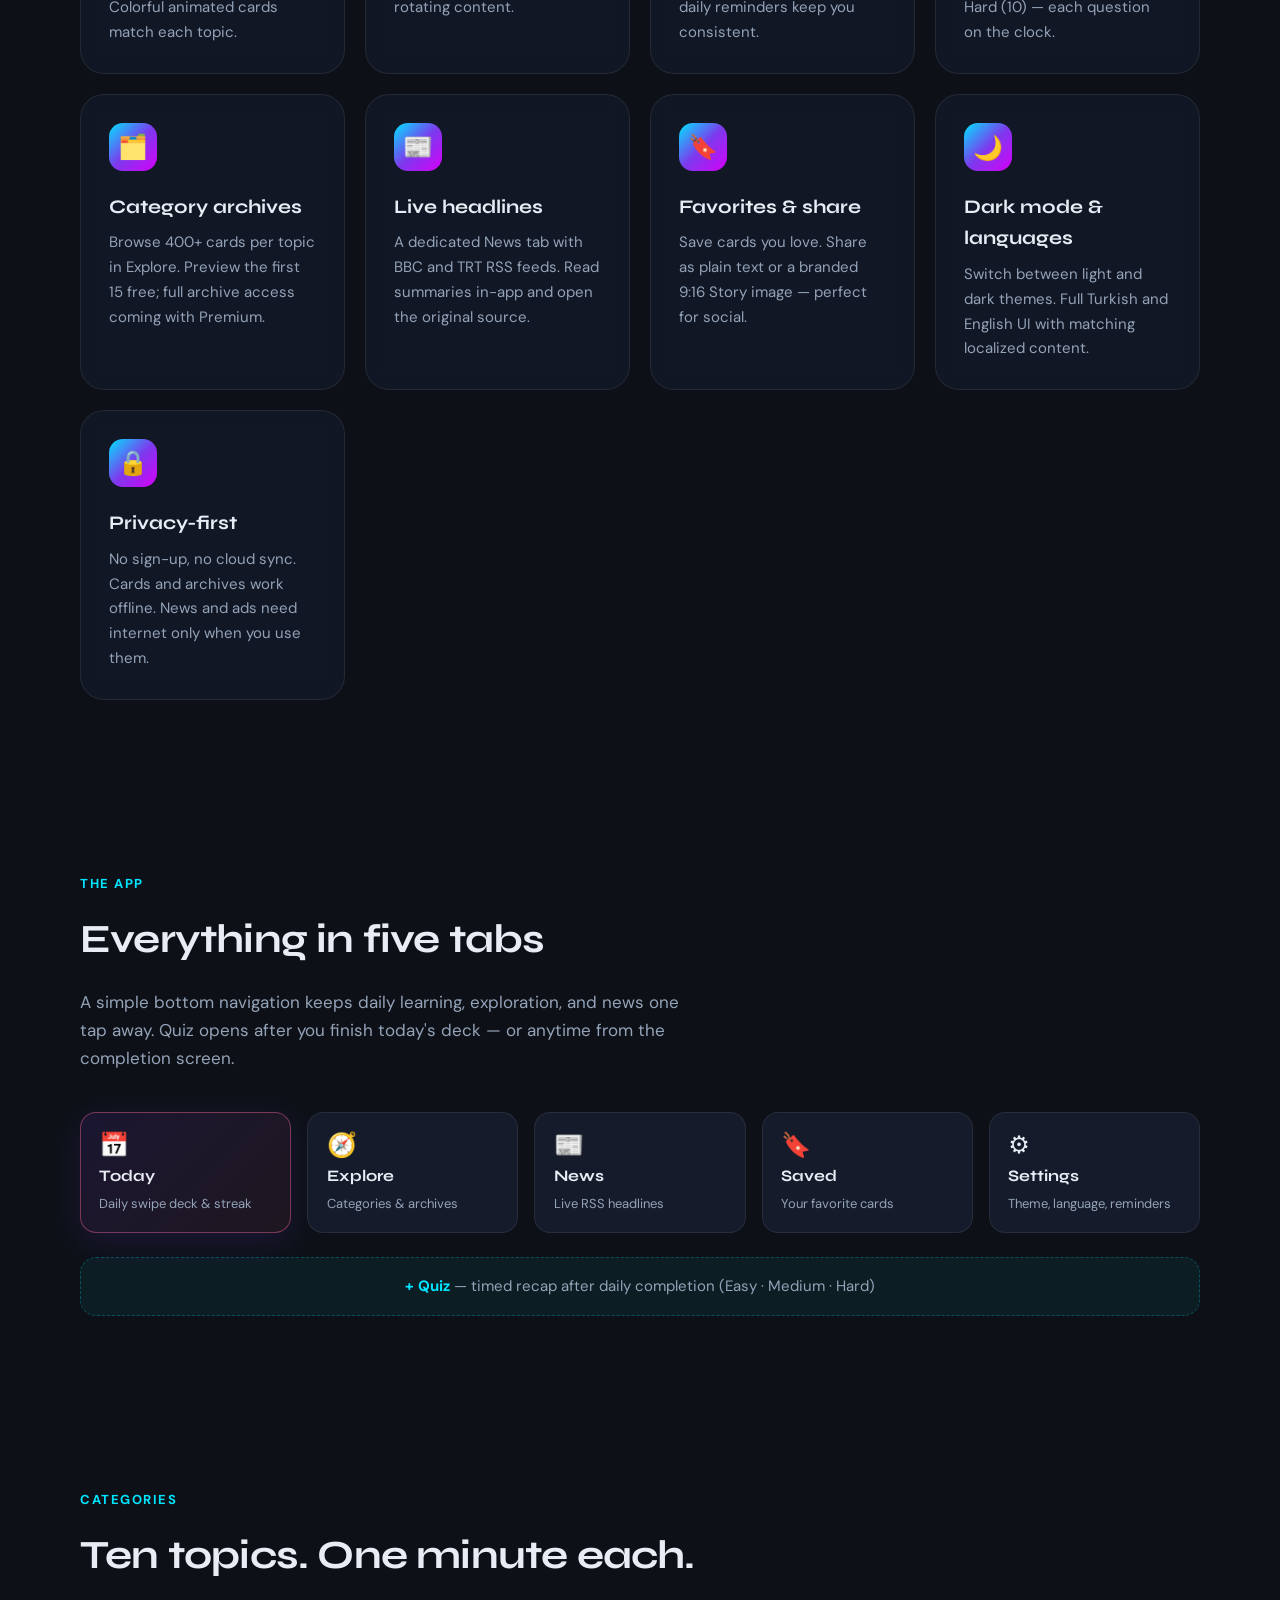
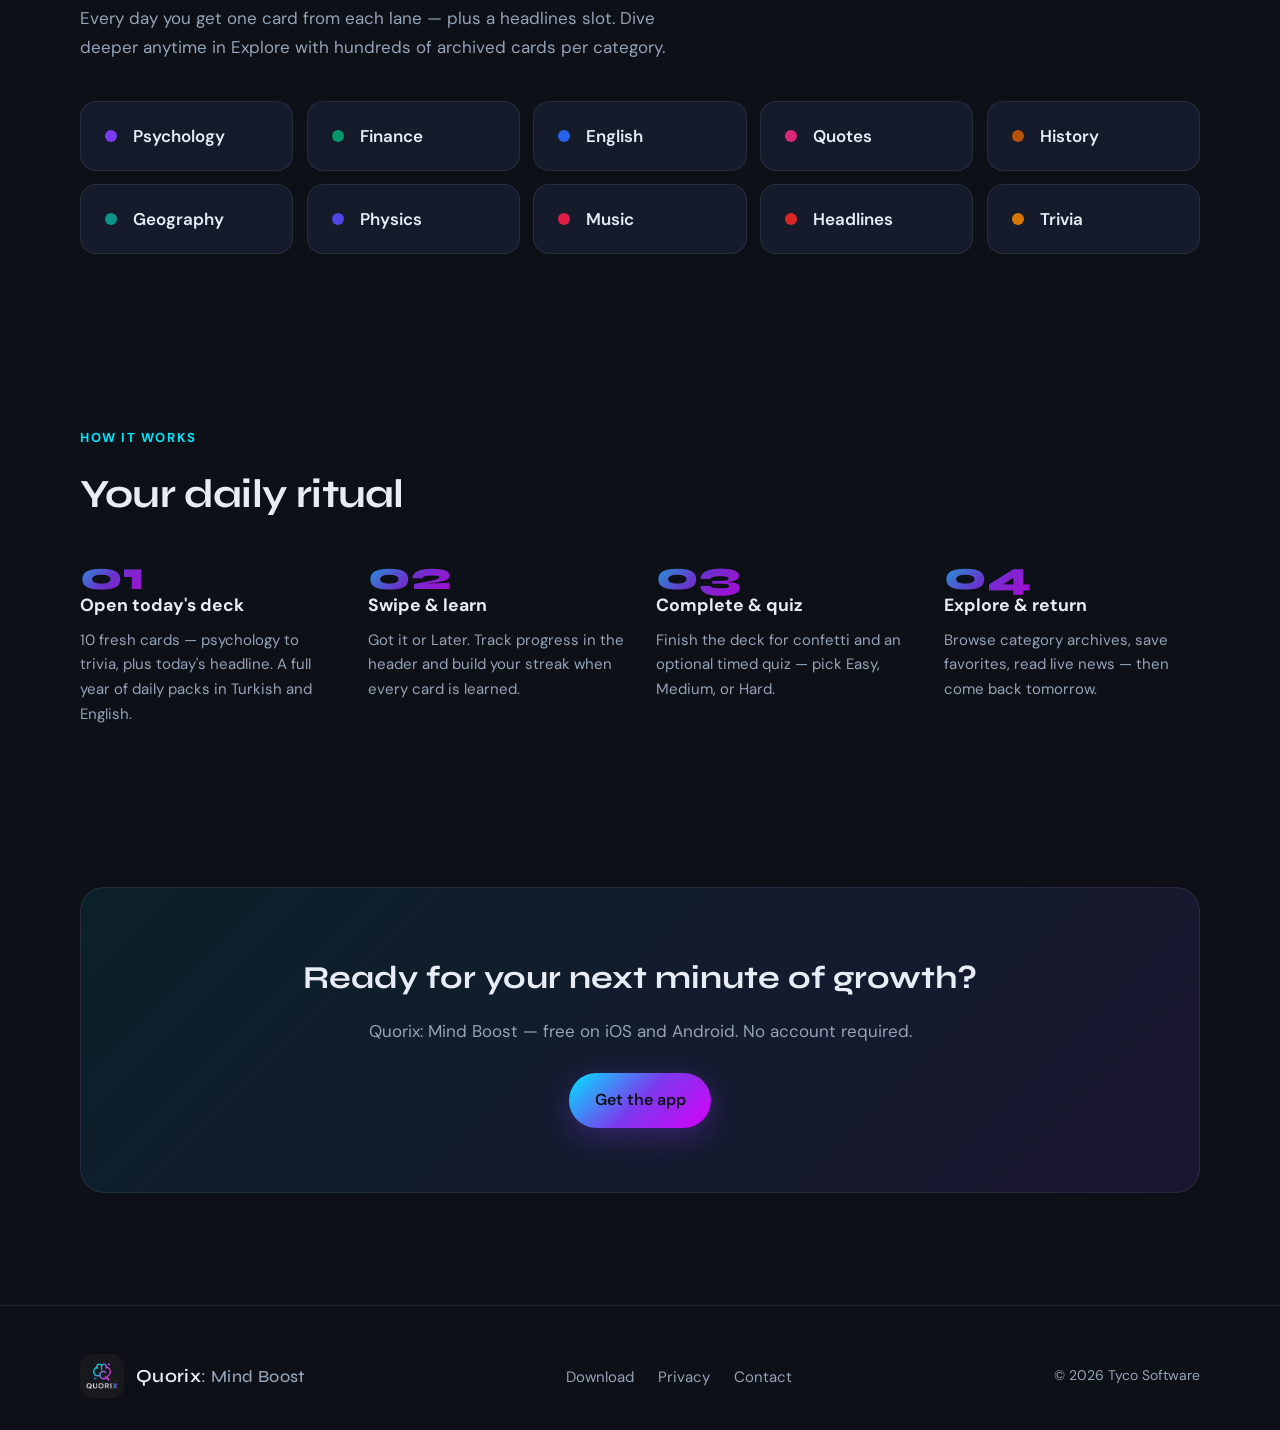
==== commit 3990f223: "Live App Store and Play Store links, smart download redirect" ====
--- a/index.html
+++ b/index.html
@@ -3,8 +3,9 @@
   <head>
     <meta charset="UTF-8" />
     <meta name="viewport" content="width=device-width, initial-scale=1.0" />
-    <meta name="description" content="Quorix — learn something new every day in about one minute. 10 swipeable cards, streaks, quizzes, category archives, and live headlines." />
-    <title>Quorix — Daily micro-learning in one minute</title>
+    <meta name="description" content="Quorix: Mind Boost — learn something new every day in about one minute. 10 swipeable cards, streaks, quizzes, category archives, and live headlines." />
+    <title>Quorix: Mind Boost — Daily micro-learning in one minute</title>
+    <meta name="apple-itunes-app" content="app-id=6770055395" />
     <link rel="icon" href="assets/logo.png" type="image/png" />
     <link rel="preconnect" href="https://fonts.googleapis.com" />
     <link rel="preconnect" href="https://fonts.gstatic.com" crossorigin />
@@ -16,7 +17,7 @@
       <div class="container nav-inner">
         <a href="./" class="brand">
           <img src="assets/logo.png" alt="Quorix" width="44" height="44" />
-          <span>Quorix</span>
+          <span>Quorix<span class="brand-sub">: Mind Boost</span></span>
         </a>
         <button class="menu-toggle" type="button" aria-label="Menu" aria-expanded="false">
           <svg width="24" height="24" fill="none" stroke="currentColor" stroke-width="2" viewBox="0 0 24 24"><path d="M4 7h16M4 12h16M4 17h16"/></svg>
@@ -27,7 +28,7 @@
           <li><a href="#app">The app</a></li>
           <li><a href="privacy.html">Privacy</a></li>
           <li><a href="contact.html">Contact</a></li>
-          <li><a href="#download" class="nav-cta">Get the app</a></li>
+          <li><a href="download.html" class="nav-cta">Get the app</a></li>
         </ul>
       </div>
     </header>
@@ -35,8 +36,8 @@
     <main>
       <section class="hero">
         <div class="container">
-          <img class="hero-logo" src="assets/logo.png" alt="Quorix" width="120" height="120" />
-          <p class="hero-badge">Daily micro-learning</p>
+          <img class="hero-logo" src="assets/logo.png" alt="Quorix: Mind Boost" width="120" height="120" />
+          <p class="hero-badge">Quorix: Mind Boost</p>
           <h1>Feel <span class="gradient-text">smarter</span> in one minute a day</h1>
           <p class="hero-lead">
             Swipe through <strong>10 short cards</strong> every day — psychology, finance, English,
@@ -44,19 +45,33 @@
             quizzes, and catch live headlines.
           </p>
           <div class="hero-actions">
-            <a href="#download" class="btn btn-primary">Download free</a>
+            <a href="download.html" class="btn btn-primary">Download free</a>
             <a href="#how" class="btn btn-ghost">See how it works</a>
           </div>
-          <div class="store-badges" id="download">
-            <span class="store-badge store-badge--soon">
+          <div class="store-badges store-badges--live" id="download">
+            <a
+              href="https://apps.apple.com/us/app/quorix-mind-boost/id6770055395"
+              class="store-badge"
+              target="_blank"
+              rel="noopener noreferrer"
+            >
               <svg width="28" height="28" viewBox="0 0 24 24" fill="currentColor" aria-hidden="true"><path d="M18.71 19.5c-.83 1.24-1.71 2.45-3.05 2.47-1.34.03-1.77-.79-3.29-.79-1.53 0-2 .77-3.27.82-1.31.05-2.3-1.32-3.14-2.53C4.25 17 2.94 12.45 4.7 9.39c.87-1.52 2.43-2.48 4.12-2.51 1.28-.02 2.5.87 3.29.87.78 0 2.26-1.07 3.8-.91.65.03 2.47.26 3.64 1.98-.09.06-2.17 1.28-2.15 3.81.03 3.02 2.65 4.03 2.68 4.04-.03.07-.42 1.44-1.38 2.83M13 3.5c.73-.83 1.94-1.46 2.94-1.5.13 1.17-.34 2.35-1.04 3.19-.69.85-1.83 1.51-2.95 1.42-.15-1.15.41-2.35 1.05-3.11z"/></svg>
-              <span><small>Coming soon on</small><strong>App Store</strong></span>
-            </span>
-            <span class="store-badge store-badge--soon">
+              <span><small>Download on the</small><strong>App Store</strong></span>
+            </a>
+            <a
+              href="https://play.google.com/store/apps/details?id=com.talhacosar.quorix"
+              class="store-badge"
+              target="_blank"
+              rel="noopener noreferrer"
+            >
               <svg width="28" height="28" viewBox="0 0 24 24" fill="currentColor" aria-hidden="true"><path d="M3 20.5v-17c0-.83.94-1.3 1.6-.8l14.2 8.5c.7.42.7 1.38 0 1.8L4.6 21.3c-.66.5-1.6.03-1.6-.8z"/></svg>
-              <span><small>Coming soon on</small><strong>Google Play</strong></span>
-            </span>
-          </div>
+              <span><small>Get it on</small><strong>Google Play</strong></span>
+            </a>
+          </div>
+          <p class="smart-link-hint">
+            One link for all devices:
+            <a href="download.html">quorix.app/download</a>
+          </p>
         </div>
       </section>
 
@@ -236,8 +251,8 @@
         <div class="container">
           <div class="cta-band">
             <h2>Ready for your next minute of growth?</h2>
-            <p>Quorix — free on iOS and Android. No account required.</p>
-            <a href="#download" class="btn btn-primary">Get the app</a>
+            <p>Quorix: Mind Boost — free on iOS and Android. No account required.</p>
+            <a href="download.html" class="btn btn-primary">Get the app</a>
           </div>
         </div>
       </section>
@@ -245,8 +260,9 @@
 
     <footer class="site-footer">
       <div class="container footer-inner">
-        <a href="./" class="brand"><img src="assets/logo.png" alt="" width="36" height="36" /><span>Quorix</span></a>
+        <a href="./" class="brand"><img src="assets/logo.png" alt="" width="36" height="36" /><span>Quorix<span class="brand-sub">: Mind Boost</span></span></a>
         <ul class="footer-links">
+          <li><a href="download.html">Download</a></li>
           <li><a href="privacy.html">Privacy</a></li>
           <li><a href="contact.html">Contact</a></li>
         </ul>
--- a/css/styles.css
+++ b/css/styles.css
@@ -122,6 +122,12 @@
   object-fit: cover;
 }
 
+.brand-sub {
+  font-weight: 500;
+  color: var(--text-muted);
+  font-size: 0.92em;
+}
+
 .nav-links {
   display: flex;
   align-items: center;
@@ -298,6 +304,91 @@
 .store-badge strong {
   display: block;
   font-size: 1rem;
+}
+
+.store-badges--live .store-badge {
+  cursor: pointer;
+}
+
+.store-badges--live .store-badge:hover {
+  border-color: rgba(0, 229, 255, 0.45);
+  box-shadow: 0 8px 28px rgba(124, 58, 237, 0.2);
+}
+
+.smart-link-hint {
+  margin: 1.25rem 0 0;
+  font-size: 0.875rem;
+  color: var(--text-muted);
+}
+
+.smart-link-hint a {
+  color: var(--cyan);
+  font-weight: 600;
+}
+
+/* —— Download page —— */
+.download-page {
+  min-height: 70vh;
+  display: flex;
+  align-items: center;
+  justify-content: center;
+  padding: 7rem 0 4rem;
+}
+
+.download-card {
+  max-width: 480px;
+  margin-inline: auto;
+  text-align: center;
+  padding: 2.5rem 2rem;
+  background: rgba(21, 27, 43, 0.85);
+  border: 1px solid var(--border);
+  border-radius: var(--radius-lg);
+  backdrop-filter: blur(12px);
+}
+
+.download-logo {
+  margin: 0 auto 1.25rem;
+  border-radius: 22px;
+  box-shadow: var(--shadow);
+}
+
+.download-card h1 {
+  font-family: var(--font-display);
+  font-size: 1.65rem;
+  margin: 0 0 0.75rem;
+}
+
+.download-lead {
+  color: var(--text-muted);
+  margin: 0 0 1.75rem;
+  font-size: 0.9375rem;
+  line-height: 1.55;
+}
+
+.download-card .store-badges {
+  flex-direction: column;
+  align-items: stretch;
+}
+
+.download-card .store-badge {
+  justify-content: center;
+}
+
+.download-note {
+  margin: 1.5rem 0 0;
+  font-size: 0.75rem;
+  color: var(--text-muted);
+  word-break: break-all;
+}
+
+.download-note code {
+  font-size: 0.7rem;
+  color: var(--cyan);
+}
+
+.download-back {
+  margin-top: 1.5rem;
+  display: inline-flex;
 }
 
 /* —— Stats band —— */
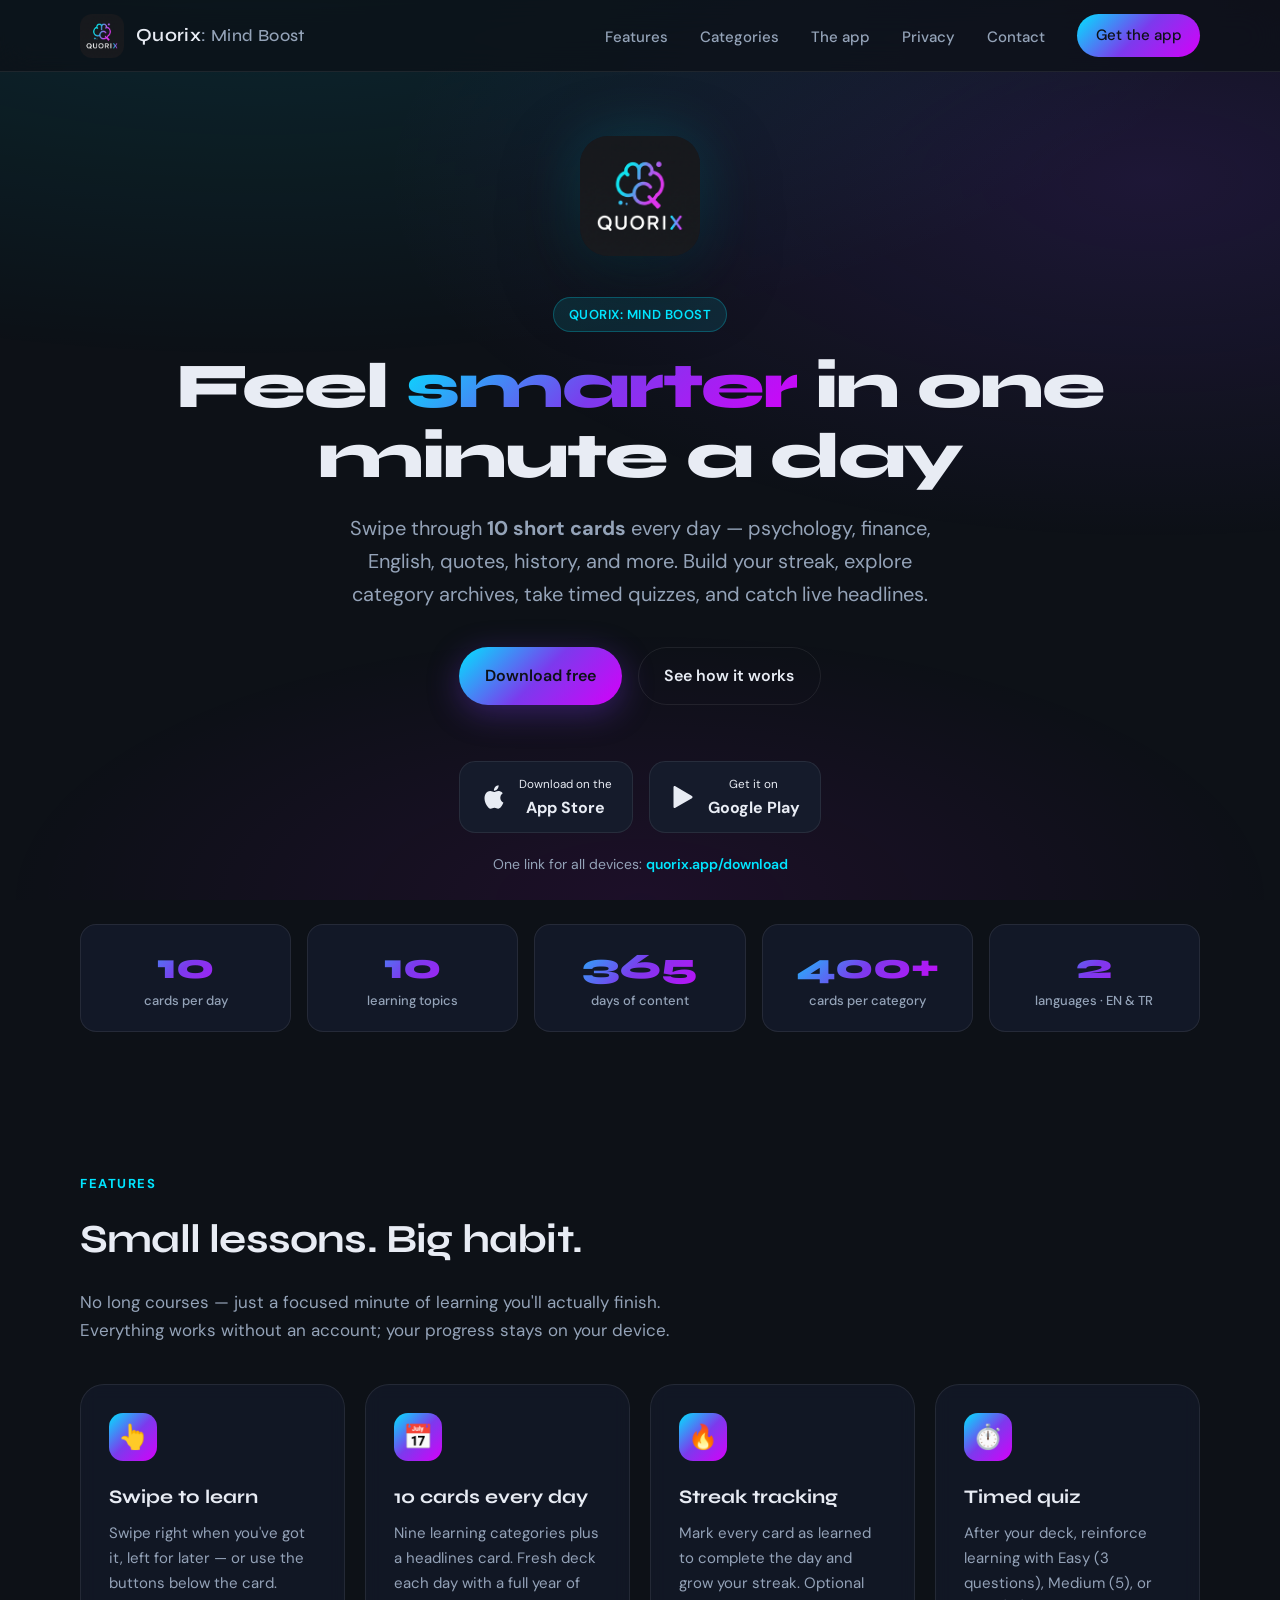
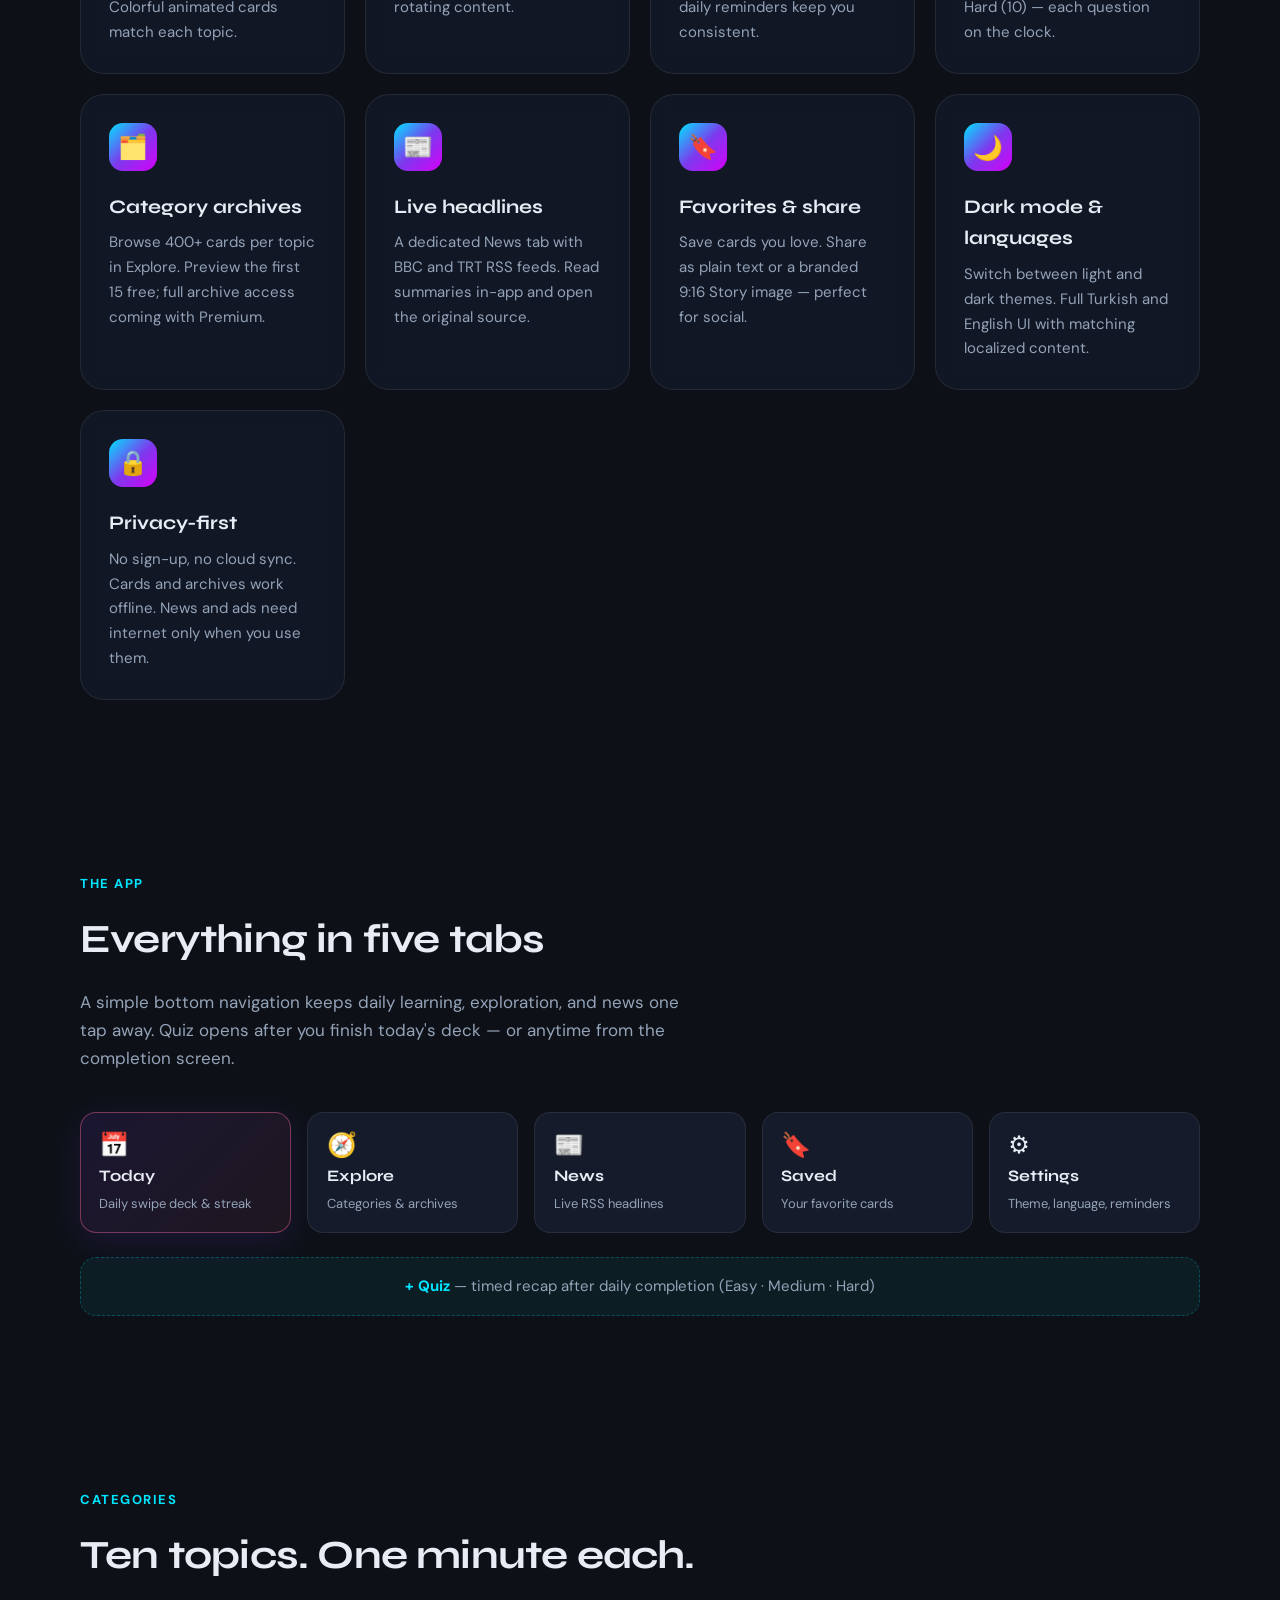
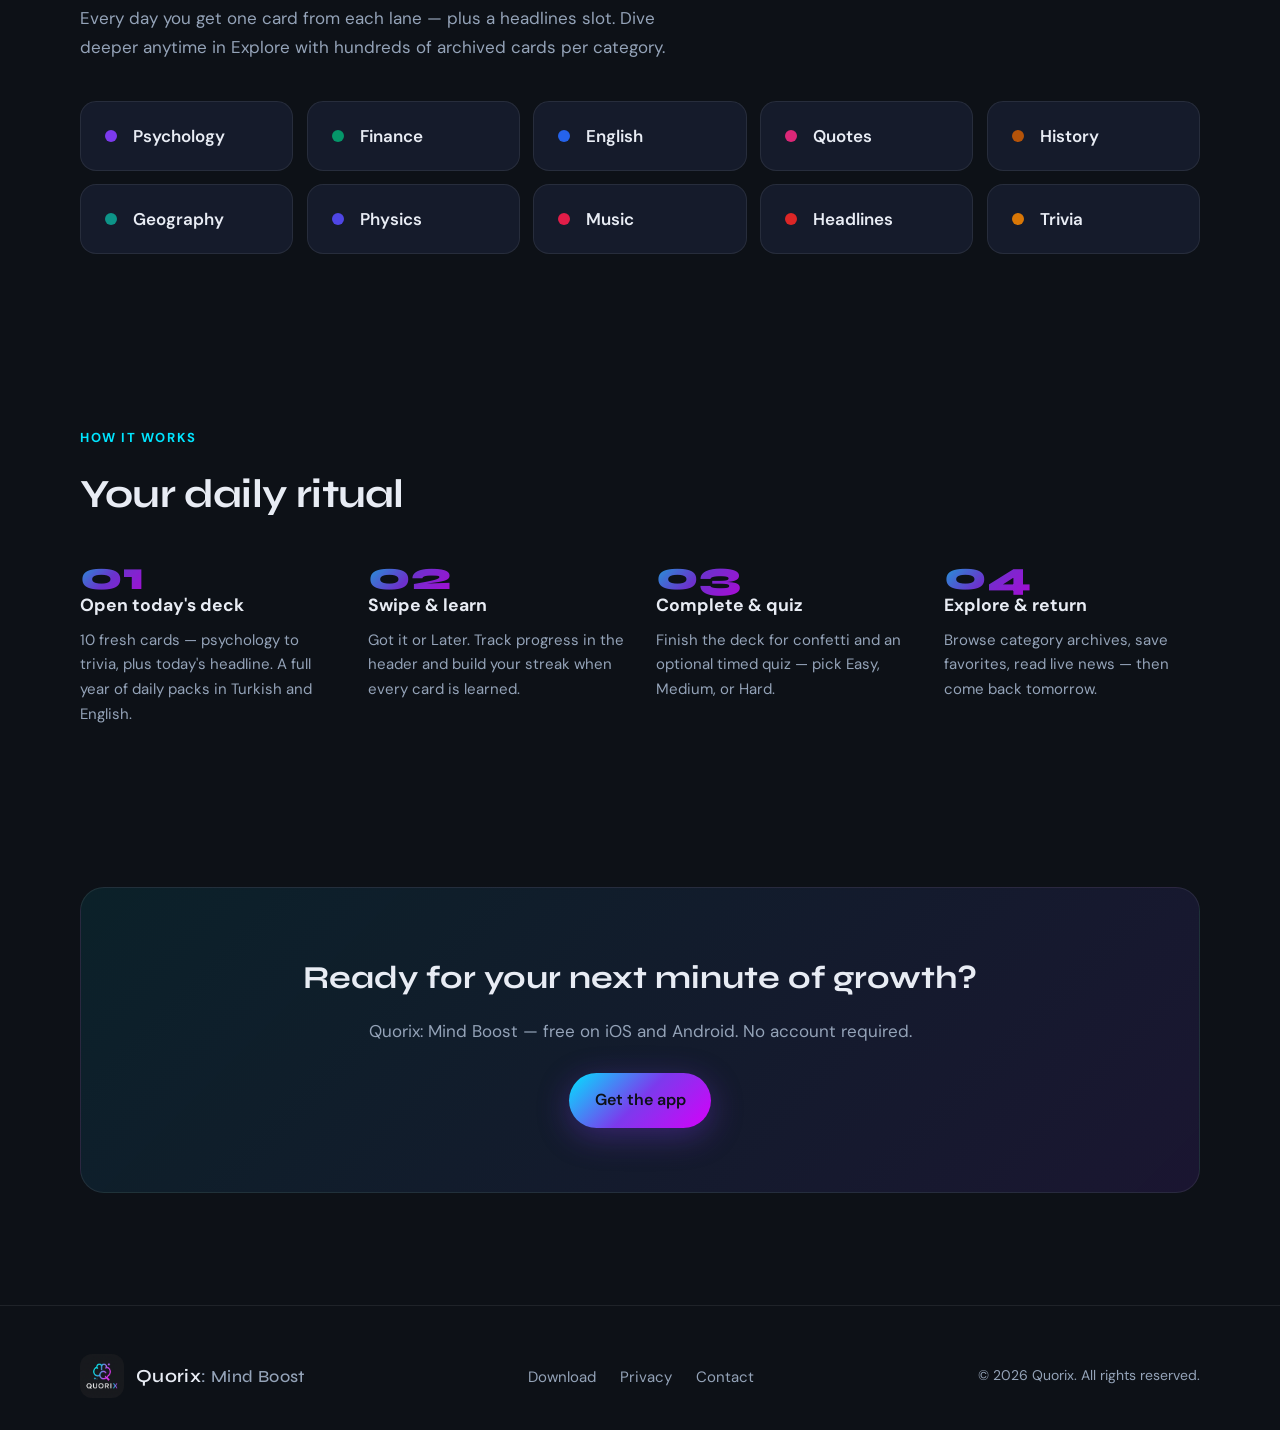
==== commit 366721bd: "Update footer copyright to reflect Quorix branding across multiple HTML files" ====
--- a/index.html
+++ b/index.html
@@ -266,7 +266,7 @@
           <li><a href="privacy.html">Privacy</a></li>
           <li><a href="contact.html">Contact</a></li>
         </ul>
-        <p class="footer-copy">© 2026 Tyco Software</p>
+        <p class="footer-copy">© 2026 Quorix. All rights reserved.</p>
       </div>
     </footer>
     <script src="js/main.js"></script>
